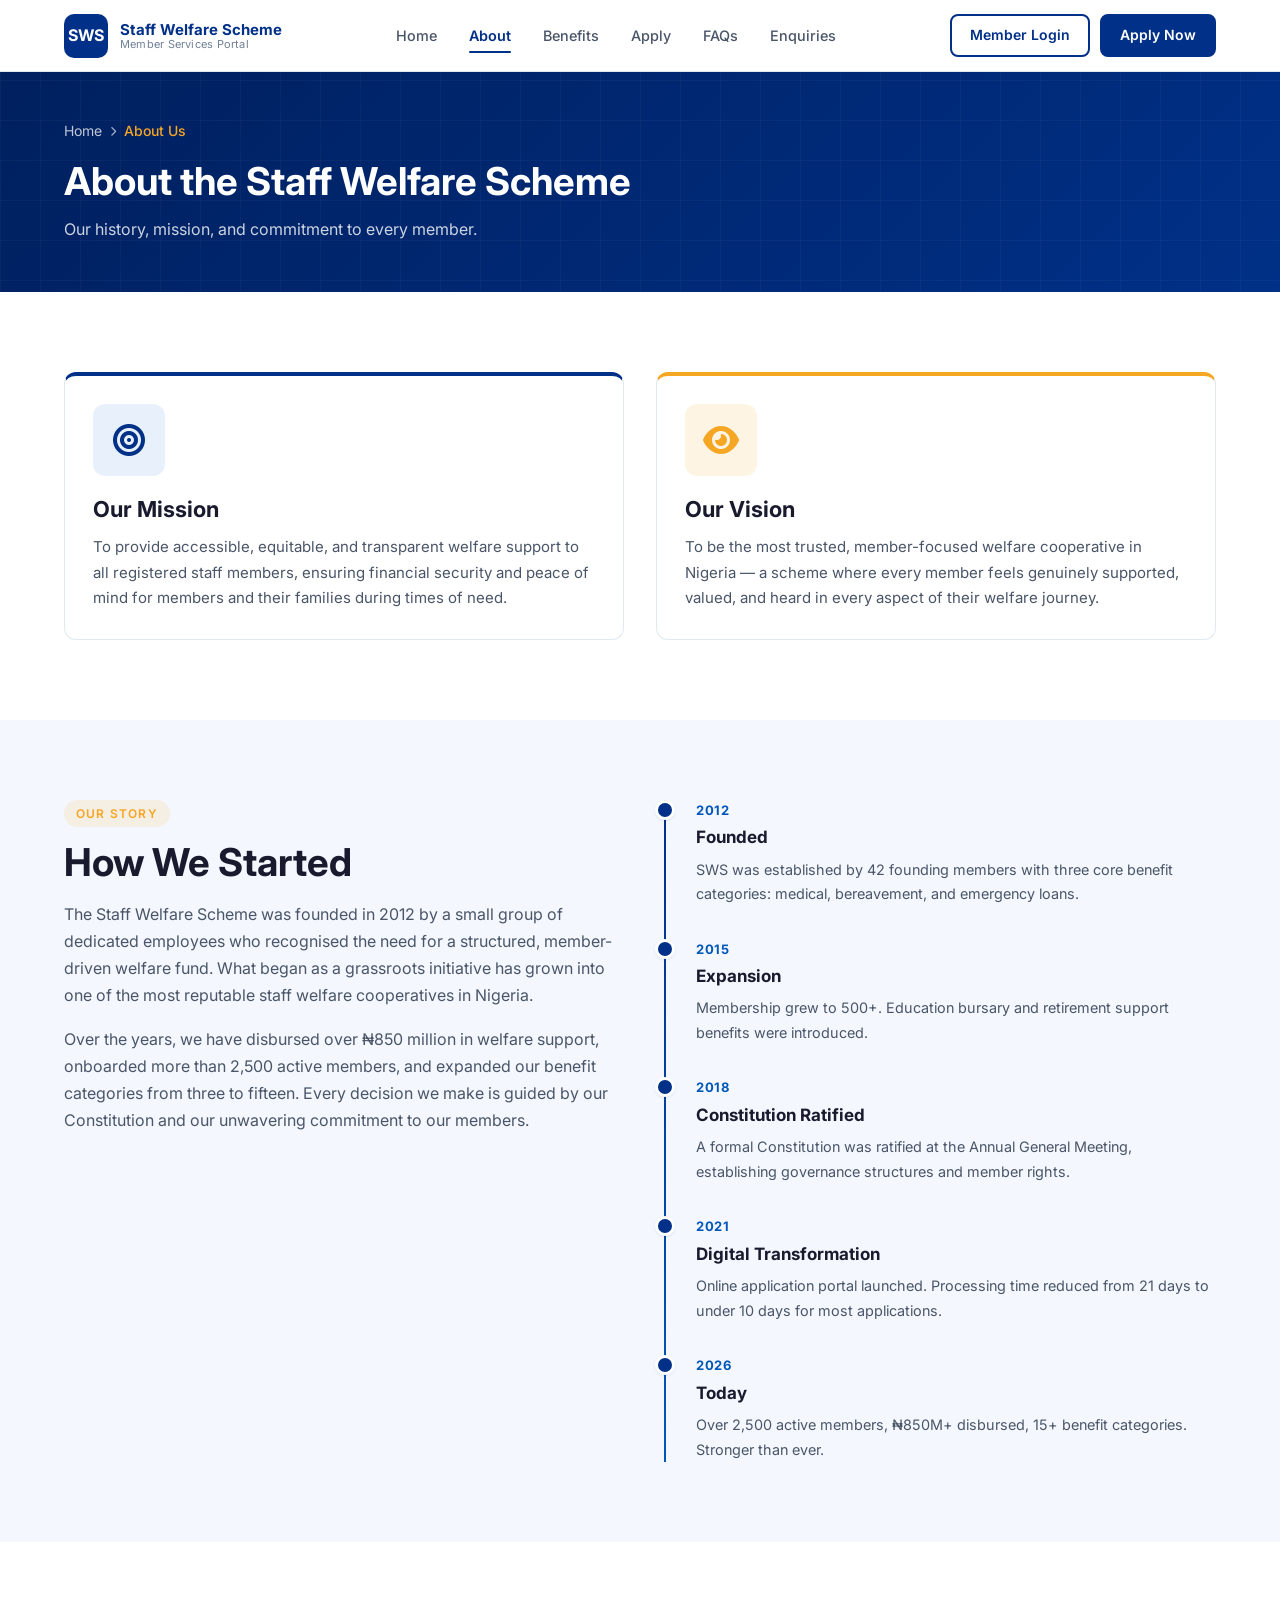
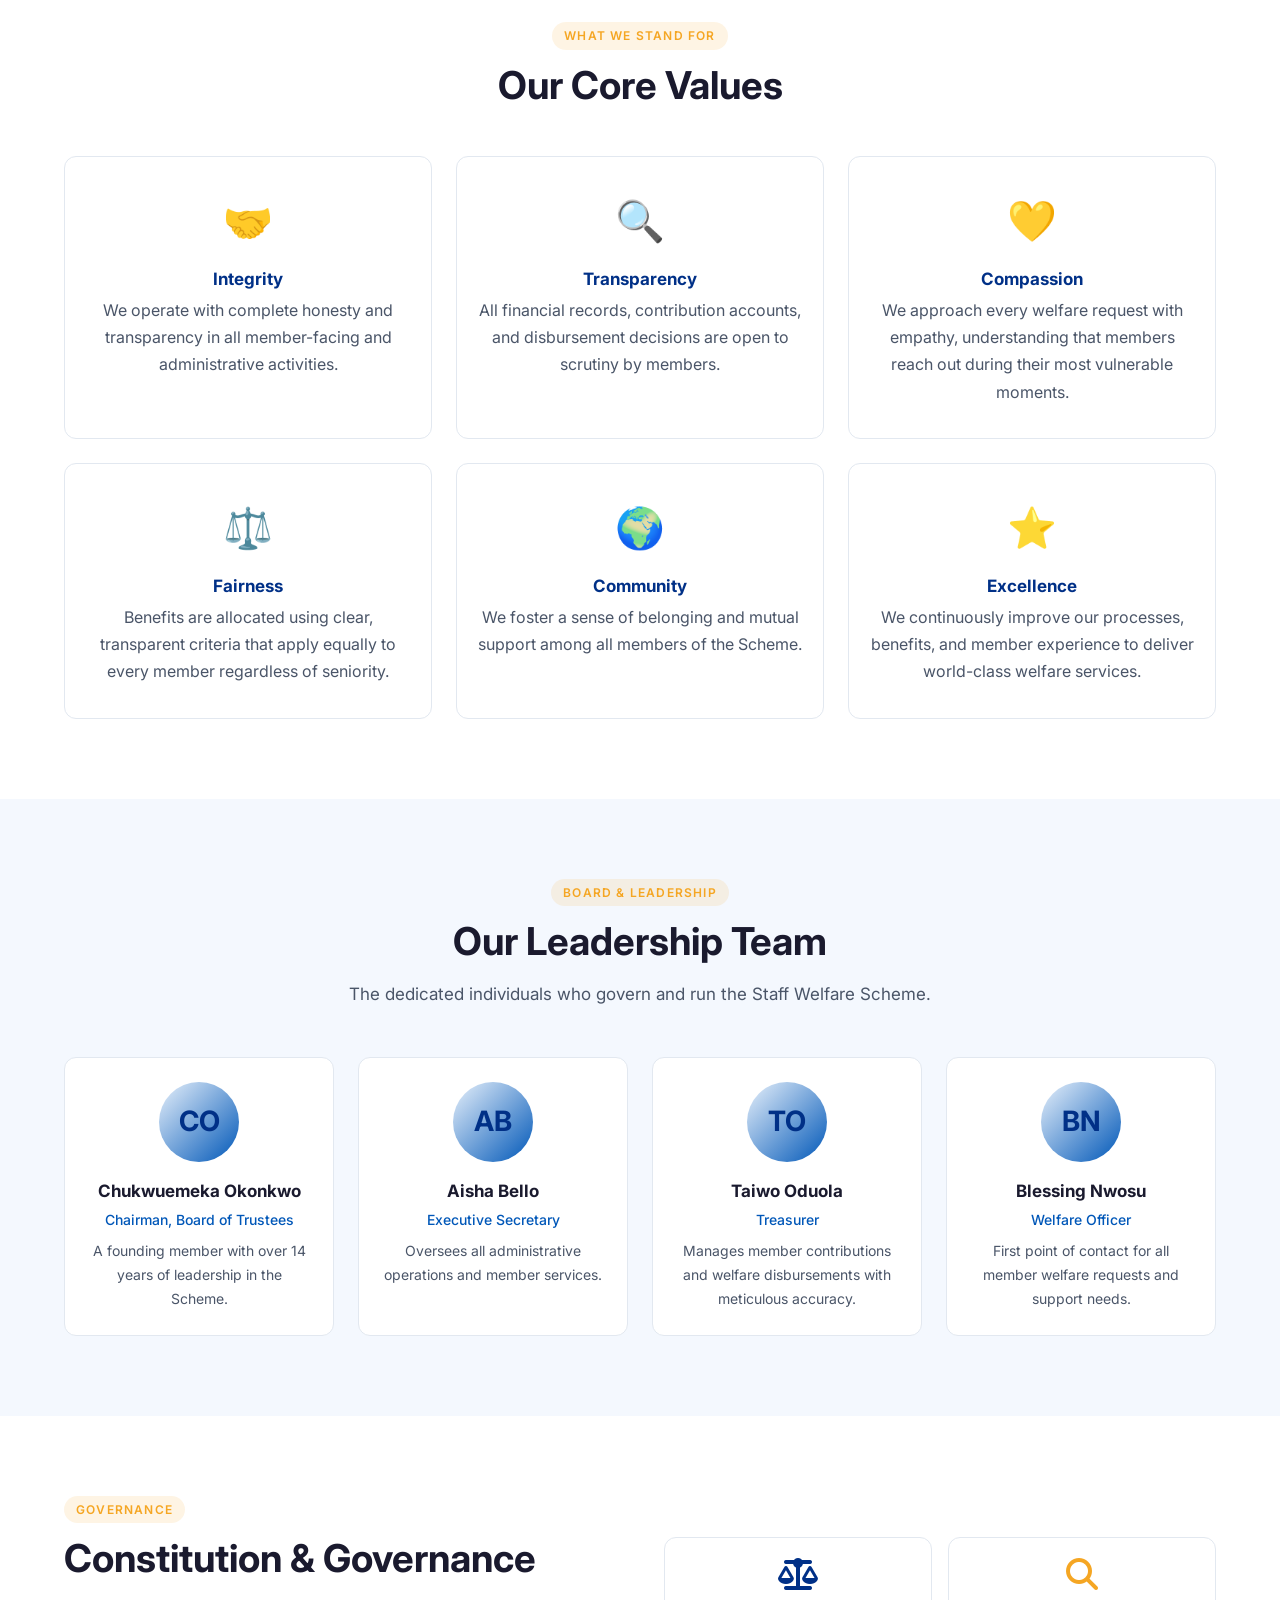
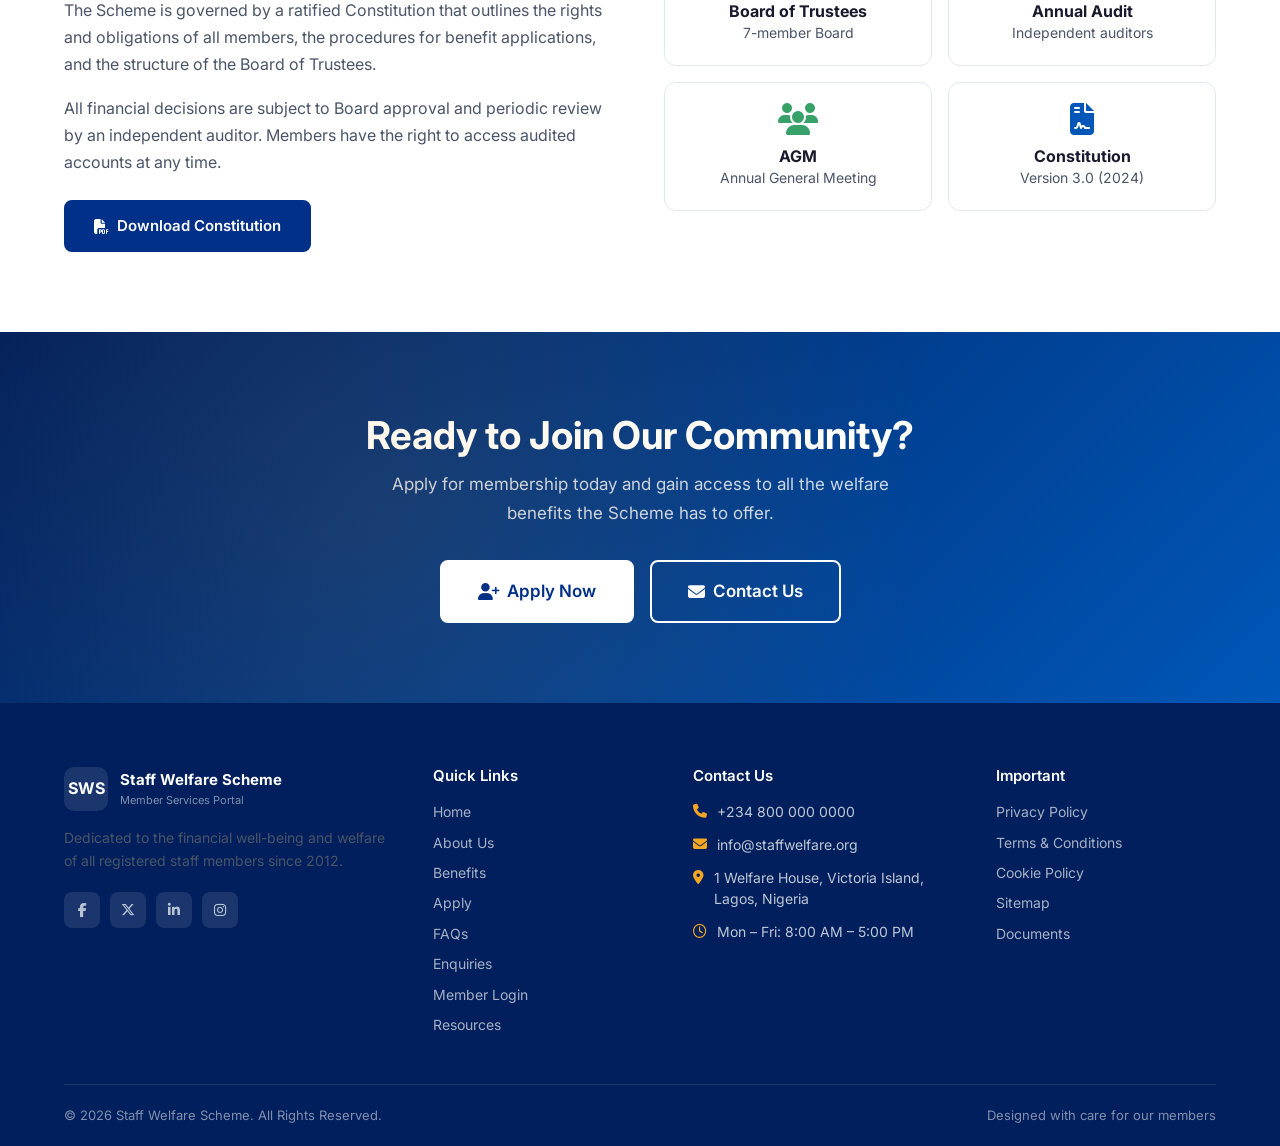
==== about.html @ 02a5dc12 "Initial commit: Staff Welfare Scheme website" ====
<!DOCTYPE html>
<html lang="en">
<head>
  <meta charset="UTF-8"/>
  <meta name="viewport" content="width=device-width, initial-scale=1.0"/>
  <title>About Us – Staff Welfare Scheme</title>
  <meta name="description" content="Learn about the Staff Welfare Scheme – our history, mission, values, and leadership team."/>
  <link rel="icon" href="data:image/svg+xml,<svg xmlns='http://www.w3.org/2000/svg' viewBox='0 0 100 100'><rect width='100' height='100' rx='20' fill='%23003087'/><text y='.9em' font-size='70' x='14' fill='white' font-weight='700'>S</text></svg>"/>
  <link rel="stylesheet" href="https://cdnjs.cloudflare.com/ajax/libs/font-awesome/6.5.0/css/all.min.css"/>
  <link rel="stylesheet" href="css/main.css"/>
</head>
<body>
<div class="nav-overlay" aria-hidden="true"></div>
<nav class="navbar" role="navigation" aria-label="Main navigation">
  <div class="container">
    <a href="index.html" class="nav-logo">
      <div class="nav-logo-icon">SWS</div>
      <div class="nav-logo-text"><span class="nav-logo-title">Staff Welfare Scheme</span><span class="nav-logo-sub">Member Services Portal</span></div>
    </a>
    <ul class="nav-links" role="list">
      <li><a href="index.html">Home</a></li>
      <li><a href="about.html" class="active">About</a></li>
      <li><a href="benefits.html">Benefits</a></li>
      <li><a href="apply.html">Apply</a></li>
      <li><a href="faq.html">FAQs</a></li>
      <li><a href="enquiries.html">Enquiries</a></li>
    </ul>
    <div class="nav-actions">
      <a href="login.html" class="btn btn-outline btn-sm">Member Login</a>
      <a href="apply.html" class="btn btn-primary btn-sm">Apply Now</a>
    </div>
    <button class="hamburger" aria-label="Toggle navigation" aria-expanded="false"><span></span><span></span><span></span></button>
  </div>
</nav>

<!-- PAGE HERO -->
<section class="page-hero">
  <div class="container">
    <div class="page-hero-content">
      <nav class="breadcrumb" aria-label="Breadcrumb">
        <a href="index.html">Home</a>
        <i class="fa-solid fa-chevron-right" style="font-size:0.625rem"></i>
        <span>About Us</span>
      </nav>
      <h1>About the Staff Welfare Scheme</h1>
      <p>Our history, mission, and commitment to every member.</p>
    </div>
  </div>
</section>

<!-- MISSION & VISION -->
<section class="section">
  <div class="container">
    <div class="grid grid-2" style="gap:32px">
      <div class="card reveal" style="border-top:4px solid var(--primary)">
        <div class="card-icon lg"><i class="fa-solid fa-bullseye"></i></div>
        <h3 style="font-size:1.375rem;margin-bottom:12px">Our Mission</h3>
        <p>To provide accessible, equitable, and transparent welfare support to all registered staff members, ensuring financial security and peace of mind for members and their families during times of need.</p>
      </div>
      <div class="card reveal reveal-delay-1" style="border-top:4px solid var(--accent)">
        <div class="card-icon lg accent"><i class="fa-solid fa-eye"></i></div>
        <h3 style="font-size:1.375rem;margin-bottom:12px">Our Vision</h3>
        <p>To be the most trusted, member-focused welfare cooperative in Nigeria — a scheme where every member feels genuinely supported, valued, and heard in every aspect of their welfare journey.</p>
      </div>
    </div>
  </div>
</section>

<!-- OUR STORY -->
<section class="section bg-lighter" aria-labelledby="story-heading">
  <div class="container">
    <div class="grid grid-2" style="gap:48px;align-items:flex-start">
      <div>
        <div class="section-label">Our Story</div>
        <h2 class="section-title" id="story-heading">How We Started</h2>
        <p style="margin-bottom:16px">The Staff Welfare Scheme was founded in 2012 by a small group of dedicated employees who recognised the need for a structured, member-driven welfare fund. What began as a grassroots initiative has grown into one of the most reputable staff welfare cooperatives in Nigeria.</p>
        <p>Over the years, we have disbursed over ₦850 million in welfare support, onboarded more than 2,500 active members, and expanded our benefit categories from three to fifteen. Every decision we make is guided by our Constitution and our unwavering commitment to our members.</p>
      </div>
      <div class="timeline reveal">
        <div class="timeline-item">
          <div class="timeline-dot"></div>
          <div class="timeline-year">2012</div>
          <div class="timeline-title">Founded</div>
          <p class="timeline-text">SWS was established by 42 founding members with three core benefit categories: medical, bereavement, and emergency loans.</p>
        </div>
        <div class="timeline-item">
          <div class="timeline-dot"></div>
          <div class="timeline-year">2015</div>
          <div class="timeline-title">Expansion</div>
          <p class="timeline-text">Membership grew to 500+. Education bursary and retirement support benefits were introduced.</p>
        </div>
        <div class="timeline-item">
          <div class="timeline-dot"></div>
          <div class="timeline-year">2018</div>
          <div class="timeline-title">Constitution Ratified</div>
          <p class="timeline-text">A formal Constitution was ratified at the Annual General Meeting, establishing governance structures and member rights.</p>
        </div>
        <div class="timeline-item">
          <div class="timeline-dot"></div>
          <div class="timeline-year">2021</div>
          <div class="timeline-title">Digital Transformation</div>
          <p class="timeline-text">Online application portal launched. Processing time reduced from 21 days to under 10 days for most applications.</p>
        </div>
        <div class="timeline-item">
          <div class="timeline-dot"></div>
          <div class="timeline-year">2026</div>
          <div class="timeline-title">Today</div>
          <p class="timeline-text">Over 2,500 active members, ₦850M+ disbursed, 15+ benefit categories. Stronger than ever.</p>
        </div>
      </div>
    </div>
  </div>
</section>

<!-- CORE VALUES -->
<section class="section" aria-labelledby="values-heading">
  <div class="container">
    <div class="section-header">
      <div class="section-label">What We Stand For</div>
      <h2 class="section-title" id="values-heading">Our Core Values</h2>
    </div>
    <div class="grid grid-3 reveal">
      <div class="value-card"><div class="value-icon">🤝</div><h3>Integrity</h3><p>We operate with complete honesty and transparency in all member-facing and administrative activities.</p></div>
      <div class="value-card"><div class="value-icon">🔍</div><h3>Transparency</h3><p>All financial records, contribution accounts, and disbursement decisions are open to scrutiny by members.</p></div>
      <div class="value-card"><div class="value-icon">💛</div><h3>Compassion</h3><p>We approach every welfare request with empathy, understanding that members reach out during their most vulnerable moments.</p></div>
      <div class="value-card"><div class="value-icon">⚖️</div><h3>Fairness</h3><p>Benefits are allocated using clear, transparent criteria that apply equally to every member regardless of seniority.</p></div>
      <div class="value-card"><div class="value-icon">🌍</div><h3>Community</h3><p>We foster a sense of belonging and mutual support among all members of the Scheme.</p></div>
      <div class="value-card"><div class="value-icon">⭐</div><h3>Excellence</h3><p>We continuously improve our processes, benefits, and member experience to deliver world-class welfare services.</p></div>
    </div>
  </div>
</section>

<!-- LEADERSHIP -->
<section class="section bg-lighter" aria-labelledby="leadership-heading">
  <div class="container">
    <div class="section-header">
      <div class="section-label">Board & Leadership</div>
      <h2 class="section-title" id="leadership-heading">Our Leadership Team</h2>
      <p class="section-subtitle">The dedicated individuals who govern and run the Staff Welfare Scheme.</p>
    </div>
    <div class="grid grid-4 reveal">
      <div class="leader-card">
        <div class="leader-avatar">CO</div>
        <div class="leader-name">Chukwuemeka Okonkwo</div>
        <div class="leader-title">Chairman, Board of Trustees</div>
        <p class="leader-bio">A founding member with over 14 years of leadership in the Scheme.</p>
      </div>
      <div class="leader-card">
        <div class="leader-avatar">AB</div>
        <div class="leader-name">Aisha Bello</div>
        <div class="leader-title">Executive Secretary</div>
        <p class="leader-bio">Oversees all administrative operations and member services.</p>
      </div>
      <div class="leader-card">
        <div class="leader-avatar">TO</div>
        <div class="leader-name">Taiwo Oduola</div>
        <div class="leader-title">Treasurer</div>
        <p class="leader-bio">Manages member contributions and welfare disbursements with meticulous accuracy.</p>
      </div>
      <div class="leader-card">
        <div class="leader-avatar">BN</div>
        <div class="leader-name">Blessing Nwosu</div>
        <div class="leader-title">Welfare Officer</div>
        <p class="leader-bio">First point of contact for all member welfare requests and support needs.</p>
      </div>
    </div>
  </div>
</section>

<!-- GOVERNANCE -->
<section class="section" aria-labelledby="gov-heading">
  <div class="container">
    <div class="grid grid-2" style="gap:48px;align-items:center">
      <div>
        <div class="section-label">Governance</div>
        <h2 class="section-title" id="gov-heading">Constitution &amp; Governance</h2>
        <p style="margin-bottom:16px">The Scheme is governed by a ratified Constitution that outlines the rights and obligations of all members, the procedures for benefit applications, and the structure of the Board of Trustees.</p>
        <p style="margin-bottom:24px">All financial decisions are subject to Board approval and periodic review by an independent auditor. Members have the right to access audited accounts at any time.</p>
        <a href="resources.html" class="btn btn-primary"><i class="fa-solid fa-file-pdf"></i> Download Constitution</a>
      </div>
      <div class="reveal">
        <div class="grid grid-2" style="gap:16px">
          <div class="card" style="padding:20px;text-align:center"><i class="fa-solid fa-scale-balanced" style="font-size:2rem;color:var(--primary);margin-bottom:12px"></i><h4>Board of Trustees</h4><p style="font-size:0.875rem">7-member Board</p></div>
          <div class="card" style="padding:20px;text-align:center"><i class="fa-solid fa-magnifying-glass" style="font-size:2rem;color:var(--accent);margin-bottom:12px"></i><h4>Annual Audit</h4><p style="font-size:0.875rem">Independent auditors</p></div>
          <div class="card" style="padding:20px;text-align:center"><i class="fa-solid fa-users" style="font-size:2rem;color:var(--success);margin-bottom:12px"></i><h4>AGM</h4><p style="font-size:0.875rem">Annual General Meeting</p></div>
          <div class="card" style="padding:20px;text-align:center"><i class="fa-solid fa-file-contract" style="font-size:2rem;color:var(--primary-light);margin-bottom:12px"></i><h4>Constitution</h4><p style="font-size:0.875rem">Version 3.0 (2024)</p></div>
        </div>
      </div>
    </div>
  </div>
</section>

<!-- CTA -->
<section class="cta-section">
  <div class="container">
    <h2>Ready to Join Our Community?</h2>
    <p>Apply for membership today and gain access to all the welfare benefits the Scheme has to offer.</p>
    <div class="cta-actions">
      <a href="apply.html" class="btn btn-white btn-lg"><i class="fa-solid fa-user-plus"></i> Apply Now</a>
      <a href="enquiries.html" class="btn btn-outline-white btn-lg"><i class="fa-solid fa-envelope"></i> Contact Us</a>
    </div>
  </div>
</section>

<!-- FOOTER -->
<footer class="footer">
  <div class="container">
    <div class="footer-grid">
      <div>
        <div class="footer-logo"><div class="footer-logo-icon">SWS</div><div><span class="footer-logo-title">Staff Welfare Scheme</span><span class="footer-logo-sub">Member Services Portal</span></div></div>
        <p class="footer-tagline">Dedicated to the financial well-being and welfare of all registered staff members since 2012.</p>
        <div class="footer-social">
          <a href="#" aria-label="Facebook"><i class="fa-brands fa-facebook-f"></i></a>
          <a href="#" aria-label="Twitter"><i class="fa-brands fa-x-twitter"></i></a>
          <a href="#" aria-label="LinkedIn"><i class="fa-brands fa-linkedin-in"></i></a>
          <a href="#" aria-label="Instagram"><i class="fa-brands fa-instagram"></i></a>
        </div>
      </div>
      <div class="footer-col"><h4>Quick Links</h4><div class="footer-links"><a href="index.html">Home</a><a href="about.html">About Us</a><a href="benefits.html">Benefits</a><a href="apply.html">Apply</a><a href="faq.html">FAQs</a><a href="enquiries.html">Enquiries</a><a href="login.html">Member Login</a><a href="resources.html">Resources</a></div></div>
      <div class="footer-col"><h4>Contact Us</h4><div class="footer-contact"><div class="footer-contact-item"><i class="fa-solid fa-phone"></i><span>+234 800 000 0000</span></div><div class="footer-contact-item"><i class="fa-solid fa-envelope"></i><span>info@staffwelfare.org</span></div><div class="footer-contact-item"><i class="fa-solid fa-location-dot"></i><span>1 Welfare House, Victoria Island, Lagos, Nigeria</span></div><div class="footer-contact-item"><i class="fa-regular fa-clock"></i><span>Mon – Fri: 8:00 AM – 5:00 PM</span></div></div></div>
      <div class="footer-col"><h4>Important</h4><div class="footer-links"><a href="#">Privacy Policy</a><a href="#">Terms &amp; Conditions</a><a href="#">Cookie Policy</a><a href="#">Sitemap</a><a href="resources.html">Documents</a></div></div>
    </div>
    <div class="footer-bottom"><span>© 2026 Staff Welfare Scheme. All Rights Reserved.</span><span>Designed with care for our members</span></div>
  </div>
</footer>
<script src="js/main.js"></script>
</body>
</html>
---- css/main.css ----
/* ========================================
   STAFF WELFARE SCHEME - MAIN STYLESHEET
   ======================================== */

@import url('https://fonts.googleapis.com/css2?family=Inter:wght@300;400;500;600;700&display=swap');

/* ---- CSS VARIABLES ---- */
:root {
  --primary: #003087;
  --primary-dark: #001f5c;
  --primary-light: #0057B8;
  --accent: #F5A623;
  --accent-dark: #D4891A;
  --bg-light: #E8F1FB;
  --bg-lighter: #F4F8FE;
  --text-dark: #1A1A2E;
  --text-medium: #4A5568;
  --text-light: #718096;
  --white: #FFFFFF;
  --success: #38A169;
  --success-bg: #F0FFF4;
  --error: #E53E3E;
  --error-bg: #FFF5F5;
  --warning: #D69E2E;
  --warning-bg: #FFFBEB;
  --info: #3182CE;
  --info-bg: #EBF8FF;
  --border: #E2E8F0;
  --border-focus: #0057B8;
  --shadow-sm: 0 1px 3px rgba(0,48,135,0.1);
  --shadow-md: 0 4px 16px rgba(0,48,135,0.12);
  --shadow-lg: 0 8px 32px rgba(0,48,135,0.16);
  --shadow-xl: 0 20px 60px rgba(0,48,135,0.2);
  --radius: 12px;
  --radius-sm: 8px;
  --radius-lg: 20px;
  --radius-full: 9999px;
  --transition: 0.3s ease;
  --transition-fast: 0.15s ease;
  --font: 'Inter', -apple-system, BlinkMacSystemFont, sans-serif;
  --max-width: 1200px;
  --nav-height: 72px;
}

/* ---- RESET & BASE ---- */
*, *::before, *::after { box-sizing: border-box; margin: 0; padding: 0; }
html { scroll-behavior: smooth; font-size: 16px; }
body {
  font-family: var(--font);
  color: var(--text-dark);
  background: var(--white);
  line-height: 1.6;
  -webkit-font-smoothing: antialiased;
}
img { max-width: 100%; height: auto; display: block; }
a { color: var(--primary-light); text-decoration: none; transition: color var(--transition-fast); }
a:hover { color: var(--primary); }
ul { list-style: none; }
button { font-family: var(--font); cursor: pointer; border: none; outline: none; }
input, select, textarea { font-family: var(--font); }
h1,h2,h3,h4,h5,h6 { font-weight: 700; line-height: 1.2; color: var(--text-dark); }
p { color: var(--text-medium); line-height: 1.7; }

/* ---- UTILITY ---- */
.container { max-width: var(--max-width); margin: 0 auto; padding: 0 24px; }
.section { padding: 80px 0; }
.section-sm { padding: 48px 0; }
.text-center { text-align: center; }
.text-white { color: var(--white) !important; }
.text-primary { color: var(--primary) !important; }
.text-accent { color: var(--accent) !important; }
.text-muted { color: var(--text-light) !important; }
.bg-light { background: var(--bg-light); }
.bg-lighter { background: var(--bg-lighter); }
.bg-primary { background: var(--primary); }
.bg-white { background: var(--white); }
.fw-500 { font-weight: 500; }
.fw-600 { font-weight: 600; }
.fw-700 { font-weight: 700; }
.d-flex { display: flex; }
.align-center { align-items: center; }
.justify-center { justify-content: center; }
.gap-8 { gap: 8px; }
.gap-12 { gap: 12px; }
.gap-16 { gap: 16px; }
.gap-24 { gap: 24px; }
.mt-8 { margin-top: 8px; }
.mt-16 { margin-top: 16px; }
.mt-24 { margin-top: 24px; }
.mb-8 { margin-bottom: 8px; }
.mb-16 { margin-bottom: 16px; }
.mb-24 { margin-bottom: 24px; }
.mb-40 { margin-bottom: 40px; }
.hidden { display: none !important; }
.sr-only { position: absolute; width: 1px; height: 1px; padding: 0; margin: -1px; overflow: hidden; clip: rect(0,0,0,0); border: 0; }

/* ---- SECTION HEADERS ---- */
.section-label {
  display: inline-block;
  font-size: 0.75rem;
  font-weight: 600;
  letter-spacing: 0.1em;
  text-transform: uppercase;
  color: var(--accent);
  background: rgba(245,166,35,0.12);
  padding: 4px 12px;
  border-radius: var(--radius-full);
  margin-bottom: 12px;
}
.section-title {
  font-size: clamp(1.75rem, 3vw, 2.5rem);
  font-weight: 700;
  margin-bottom: 16px;
  color: var(--text-dark);
}
.section-subtitle {
  font-size: 1.0625rem;
  color: var(--text-medium);
  max-width: 640px;
  margin: 0 auto 48px;
}
.section-header { text-align: center; margin-bottom: 48px; }

/* ---- BUTTONS ---- */
.btn {
  display: inline-flex;
  align-items: center;
  gap: 8px;
  padding: 12px 28px;
  border-radius: var(--radius-sm);
  font-size: 0.9375rem;
  font-weight: 600;
  transition: all var(--transition);
  cursor: pointer;
  border: 2px solid transparent;
  white-space: nowrap;
  text-decoration: none;
}
.btn-primary {
  background: var(--primary);
  color: var(--white);
  border-color: var(--primary);
}
.btn-primary:hover {
  background: var(--primary-dark);
  border-color: var(--primary-dark);
  color: var(--white);
  transform: translateY(-1px);
  box-shadow: var(--shadow-md);
}
.btn-secondary {
  background: var(--primary-light);
  color: var(--white);
  border-color: var(--primary-light);
}
.btn-secondary:hover {
  background: var(--primary);
  border-color: var(--primary);
  color: var(--white);
  transform: translateY(-1px);
}
.btn-outline {
  background: transparent;
  color: var(--primary);
  border-color: var(--primary);
}
.btn-outline:hover {
  background: var(--primary);
  color: var(--white);
  transform: translateY(-1px);
}
.btn-outline-white {
  background: transparent;
  color: var(--white);
  border-color: var(--white);
}
.btn-outline-white:hover {
  background: var(--white);
  color: var(--primary);
}
.btn-accent {
  background: var(--accent);
  color: var(--white);
  border-color: var(--accent);
}
.btn-accent:hover {
  background: var(--accent-dark);
  border-color: var(--accent-dark);
  color: var(--white);
  transform: translateY(-1px);
}
.btn-white {
  background: var(--white);
  color: var(--primary);
  border-color: var(--white);
}
.btn-white:hover {
  background: var(--bg-light);
  transform: translateY(-1px);
}
.btn-sm { padding: 8px 18px; font-size: 0.875rem; }
.btn-lg { padding: 16px 36px; font-size: 1.0625rem; }
.btn-icon { width: 40px; height: 40px; padding: 0; justify-content: center; }

/* ---- NAVIGATION ---- */
.navbar {
  position: fixed;
  top: 0; left: 0; right: 0;
  height: var(--nav-height);
  background: var(--white);
  border-bottom: 1px solid var(--border);
  z-index: 1000;
  transition: box-shadow var(--transition);
}
.navbar.scrolled { box-shadow: var(--shadow-md); }
.navbar .container {
  height: 100%;
  display: flex;
  align-items: center;
  justify-content: space-between;
  gap: 24px;
}
.nav-logo {
  display: flex;
  align-items: center;
  gap: 12px;
  text-decoration: none;
  flex-shrink: 0;
}
.nav-logo-icon {
  width: 44px;
  height: 44px;
  background: var(--primary);
  border-radius: 10px;
  display: flex;
  align-items: center;
  justify-content: center;
  color: var(--white);
  font-weight: 700;
  font-size: 1rem;
  letter-spacing: -0.5px;
}
.nav-logo-text { display: flex; flex-direction: column; line-height: 1.15; }
.nav-logo-title { font-size: 0.9375rem; font-weight: 700; color: var(--primary); }
.nav-logo-sub { font-size: 0.6875rem; font-weight: 400; color: var(--text-light); letter-spacing: 0.02em; }
.nav-links {
  display: flex;
  align-items: center;
  gap: 4px;
  flex: 1;
  justify-content: center;
}
.nav-links a {
  display: inline-flex;
  align-items: center;
  gap: 4px;
  padding: 8px 14px;
  border-radius: var(--radius-sm);
  font-size: 0.9rem;
  font-weight: 500;
  color: var(--text-medium);
  transition: all var(--transition-fast);
  position: relative;
}
.nav-links a:hover { color: var(--primary); background: var(--bg-lighter); }
.nav-links a.active { color: var(--primary); font-weight: 600; }
.nav-links a.active::after {
  content: '';
  position: absolute;
  bottom: 2px; left: 14px; right: 14px;
  height: 2px;
  background: var(--primary);
  border-radius: 2px;
}
.nav-actions { display: flex; align-items: center; gap: 10px; flex-shrink: 0; }
.hamburger {
  display: none;
  flex-direction: column;
  gap: 5px;
  padding: 8px;
  cursor: pointer;
  background: none;
  border: none;
}
.hamburger span {
  display: block;
  width: 24px;
  height: 2px;
  background: var(--text-dark);
  border-radius: 2px;
  transition: all var(--transition);
}
.hamburger.open span:nth-child(1) { transform: rotate(45deg) translate(5px, 5px); }
.hamburger.open span:nth-child(2) { opacity: 0; }
.hamburger.open span:nth-child(3) { transform: rotate(-45deg) translate(5px, -5px); }
.nav-overlay {
  display: none;
  position: fixed;
  inset: 0;
  background: rgba(0,0,0,0.4);
  z-index: 999;
}
.nav-overlay.open { display: block; }
body.nav-open { overflow: hidden; }

/* ---- HERO ---- */
.hero {
  padding-top: calc(var(--nav-height) + 80px);
  padding-bottom: 80px;
  background: linear-gradient(135deg, var(--primary-dark) 0%, var(--primary) 50%, var(--primary-light) 100%);
  position: relative;
  overflow: hidden;
}
.hero::before {
  content: '';
  position: absolute;
  inset: 0;
  background-image: radial-gradient(circle at 20% 50%, rgba(255,255,255,0.05) 0%, transparent 50%),
    radial-gradient(circle at 80% 20%, rgba(245,166,35,0.1) 0%, transparent 40%);
  pointer-events: none;
}
.hero-pattern {
  position: absolute;
  inset: 0;
  background-image:
    linear-gradient(rgba(255,255,255,0.03) 1px, transparent 1px),
    linear-gradient(90deg, rgba(255,255,255,0.03) 1px, transparent 1px);
  background-size: 60px 60px;
  pointer-events: none;
}
.hero-content { position: relative; z-index: 1; text-align: center; max-width: 780px; margin: 0 auto; }
.hero-badge {
  display: inline-flex;
  align-items: center;
  gap: 8px;
  background: rgba(255,255,255,0.15);
  border: 1px solid rgba(255,255,255,0.25);
  color: var(--white);
  padding: 6px 16px;
  border-radius: var(--radius-full);
  font-size: 0.8125rem;
  font-weight: 500;
  margin-bottom: 24px;
  backdrop-filter: blur(4px);
}
.hero h1 {
  font-size: clamp(2rem, 5vw, 3.5rem);
  font-weight: 700;
  color: var(--white);
  margin-bottom: 20px;
  line-height: 1.15;
}
.hero h1 span { color: var(--accent); }
.hero p {
  font-size: 1.125rem;
  color: rgba(255,255,255,0.85);
  margin-bottom: 36px;
  max-width: 600px;
  margin-left: auto;
  margin-right: auto;
}
.hero-actions { display: flex; gap: 16px; justify-content: center; flex-wrap: wrap; }

.hero-stats {
  display: flex;
  justify-content: center;
  gap: 0;
  margin-top: 64px;
  background: rgba(255,255,255,0.1);
  backdrop-filter: blur(8px);
  border: 1px solid rgba(255,255,255,0.2);
  border-radius: var(--radius);
  overflow: hidden;
}
.hero-stat {
  flex: 1;
  padding: 24px 20px;
  text-align: center;
  border-right: 1px solid rgba(255,255,255,0.15);
}
.hero-stat:last-child { border-right: none; }
.hero-stat-value { font-size: clamp(1.25rem, 2.5vw, 1.75rem); font-weight: 700; color: var(--white); display: block; }
.hero-stat-label { font-size: 0.8125rem; color: rgba(255,255,255,0.7); margin-top: 4px; display: block; }

/* ---- PAGE HERO (inner pages) ---- */
.page-hero {
  padding-top: calc(var(--nav-height) + 48px);
  padding-bottom: 48px;
  background: linear-gradient(135deg, var(--primary-dark) 0%, var(--primary) 100%);
  position: relative;
  overflow: hidden;
}
.page-hero::before {
  content: '';
  position: absolute;
  inset: 0;
  background-image: linear-gradient(rgba(255,255,255,0.03) 1px, transparent 1px),
    linear-gradient(90deg, rgba(255,255,255,0.03) 1px, transparent 1px);
  background-size: 40px 40px;
}
.page-hero-content { position: relative; z-index: 1; }
.page-hero h1 { color: var(--white); font-size: clamp(1.75rem, 3vw, 2.5rem); margin-bottom: 12px; }
.page-hero p { color: rgba(255,255,255,0.8); max-width: 560px; }
.breadcrumb {
  display: flex;
  align-items: center;
  gap: 8px;
  margin-bottom: 16px;
  font-size: 0.875rem;
  color: rgba(255,255,255,0.65);
}
.breadcrumb a { color: rgba(255,255,255,0.75); }
.breadcrumb a:hover { color: var(--white); }
.breadcrumb span { color: var(--accent); font-weight: 500; }

/* ---- CARDS ---- */
.card {
  background: var(--white);
  border-radius: var(--radius);
  border: 1px solid var(--border);
  padding: 28px;
  transition: all var(--transition);
  position: relative;
  overflow: hidden;
}
.card:hover { transform: translateY(-4px); box-shadow: var(--shadow-lg); border-color: rgba(0,87,184,0.2); }
.card-icon {
  width: 56px;
  height: 56px;
  background: var(--bg-light);
  border-radius: var(--radius);
  display: flex;
  align-items: center;
  justify-content: center;
  font-size: 1.5rem;
  margin-bottom: 20px;
  color: var(--primary);
}
.card-icon.accent { background: rgba(245,166,35,0.12); color: var(--accent); }
.card-icon.success { background: var(--success-bg); color: var(--success); }
.card-icon.lg { width: 72px; height: 72px; font-size: 2rem; }
.card h3 { font-size: 1.125rem; margin-bottom: 10px; color: var(--text-dark); }
.card p { font-size: 0.9375rem; color: var(--text-medium); margin-bottom: 0; }
.card-link {
  display: inline-flex;
  align-items: center;
  gap: 6px;
  font-size: 0.875rem;
  font-weight: 600;
  color: var(--primary-light);
  margin-top: 16px;
}
.card-link:hover { gap: 10px; color: var(--primary); }

/* Grid layouts */
.grid { display: grid; gap: 24px; }
.grid-2 { grid-template-columns: repeat(2, 1fr); }
.grid-3 { grid-template-columns: repeat(3, 1fr); }
.grid-4 { grid-template-columns: repeat(4, 1fr); }
.grid-auto { grid-template-columns: repeat(auto-fit, minmax(280px, 1fr)); }

/* ---- ANNOUNCEMENT BANNER ---- */
.announcement-banner {
  background: var(--bg-light);
  border: 1px solid rgba(0,87,184,0.2);
  border-left: 4px solid var(--primary-light);
  border-radius: var(--radius-sm);
  padding: 14px 20px;
  display: flex;
  align-items: center;
  gap: 12px;
  flex-wrap: wrap;
}
.announcement-banner .icon { color: var(--primary-light); font-size: 1.125rem; flex-shrink: 0; }
.announcement-banner p { margin: 0; font-size: 0.9375rem; color: var(--text-dark); }
.announcement-banner a { font-weight: 600; color: var(--primary-light); margin-left: 8px; }
.announcement-banner a:hover { text-decoration: underline; }

/* ---- HOW IT WORKS ---- */
.steps-grid { display: grid; grid-template-columns: repeat(4, 1fr); gap: 0; position: relative; }
.steps-grid::before {
  content: '';
  position: absolute;
  top: 40px;
  left: 12.5%;
  right: 12.5%;
  height: 2px;
  background: linear-gradient(90deg, var(--primary) 0%, var(--primary-light) 100%);
  z-index: 0;
}
.step-item { text-align: center; padding: 0 16px; position: relative; z-index: 1; }
.step-number {
  width: 80px;
  height: 80px;
  background: var(--primary);
  color: var(--white);
  border-radius: 50%;
  display: flex;
  align-items: center;
  justify-content: center;
  font-size: 1.5rem;
  font-weight: 700;
  margin: 0 auto 20px;
  border: 4px solid var(--white);
  box-shadow: var(--shadow-md);
}
.step-item h3 { font-size: 1.0625rem; margin-bottom: 8px; }
.step-item p { font-size: 0.9rem; }

/* ---- STATS SECTION ---- */
.stats-section {
  background: linear-gradient(135deg, var(--primary-dark), var(--primary));
  padding: 80px 0;
  text-align: center;
}
.stats-section .section-title { color: var(--white); }
.stats-section .section-subtitle { color: rgba(255,255,255,0.75); }
.stats-grid { display: grid; grid-template-columns: repeat(4, 1fr); gap: 40px; }
.stat-item { text-align: center; }
.stat-value {
  font-size: clamp(2rem, 4vw, 3rem);
  font-weight: 700;
  color: var(--accent);
  display: block;
  line-height: 1;
  margin-bottom: 8px;
}
.stat-label { font-size: 0.9375rem; color: rgba(255,255,255,0.75); }

/* ---- TESTIMONIALS ---- */
.testimonial-card {
  background: var(--white);
  border-radius: var(--radius);
  border: 1px solid var(--border);
  padding: 32px;
  box-shadow: var(--shadow-sm);
}
.testimonial-card:hover { box-shadow: var(--shadow-md); transform: translateY(-2px); }
.testimonial-stars { color: var(--accent); font-size: 0.875rem; margin-bottom: 16px; letter-spacing: 2px; }
.testimonial-text { font-size: 0.9375rem; font-style: italic; color: var(--text-medium); margin-bottom: 24px; line-height: 1.7; }
.testimonial-author { display: flex; align-items: center; gap: 12px; }
.testimonial-avatar {
  width: 44px;
  height: 44px;
  border-radius: 50%;
  background: var(--bg-light);
  display: flex;
  align-items: center;
  justify-content: center;
  font-weight: 700;
  font-size: 1rem;
  color: var(--primary);
  flex-shrink: 0;
}
.testimonial-name { font-weight: 600; font-size: 0.9375rem; color: var(--text-dark); }
.testimonial-role { font-size: 0.8125rem; color: var(--text-light); }

/* ---- ACCORDION / FAQ ---- */
.accordion-item {
  border: 1px solid var(--border);
  border-radius: var(--radius-sm);
  margin-bottom: 8px;
  overflow: hidden;
  transition: box-shadow var(--transition);
}
.accordion-item.open { box-shadow: var(--shadow-sm); }
.accordion-header {
  display: flex;
  align-items: center;
  justify-content: space-between;
  padding: 18px 24px;
  cursor: pointer;
  background: var(--white);
  transition: background var(--transition-fast);
  gap: 16px;
}
.accordion-header:hover { background: var(--bg-lighter); }
.accordion-header.open { background: var(--bg-light); }
.accordion-question { font-weight: 600; font-size: 0.9375rem; color: var(--text-dark); }
.accordion-icon {
  width: 28px;
  height: 28px;
  display: flex;
  align-items: center;
  justify-content: center;
  background: var(--bg-light);
  border-radius: 50%;
  color: var(--primary);
  flex-shrink: 0;
  transition: transform var(--transition), background var(--transition);
}
.accordion-header.open .accordion-icon { transform: rotate(45deg); background: var(--primary); color: var(--white); }
.accordion-body {
  display: none;
  padding: 0 24px 20px;
  background: var(--white);
}
.accordion-body.open { display: block; }
.accordion-body p { font-size: 0.9375rem; color: var(--text-medium); }

/* ---- FORMS ---- */
.form-group { margin-bottom: 20px; }
.form-label { display: block; font-size: 0.875rem; font-weight: 600; color: var(--text-dark); margin-bottom: 6px; }
.form-label .required { color: var(--error); margin-left: 2px; }
.form-control {
  width: 100%;
  padding: 11px 16px;
  border: 1.5px solid var(--border);
  border-radius: var(--radius-sm);
  font-size: 0.9375rem;
  color: var(--text-dark);
  background: var(--white);
  transition: border-color var(--transition-fast), box-shadow var(--transition-fast);
  appearance: none;
  -webkit-appearance: none;
}
.form-control:focus {
  outline: none;
  border-color: var(--border-focus);
  box-shadow: 0 0 0 3px rgba(0,87,184,0.12);
}
.form-control.error { border-color: var(--error); box-shadow: 0 0 0 3px rgba(229,62,62,0.1); }
.form-control.success { border-color: var(--success); box-shadow: 0 0 0 3px rgba(56,161,105,0.1); }
.form-control::placeholder { color: var(--text-light); }
.form-error { font-size: 0.8125rem; color: var(--error); margin-top: 5px; display: none; }
.form-error.visible { display: block; }
.form-hint { font-size: 0.8125rem; color: var(--text-light); margin-top: 5px; }
select.form-control { background-image: url("data:image/svg+xml,%3Csvg xmlns='http://www.w3.org/2000/svg' width='12' height='8' viewBox='0 0 12 8'%3E%3Cpath d='M1 1l5 5 5-5' stroke='%23718096' stroke-width='1.5' fill='none' stroke-linecap='round'/%3E%3C/svg%3E"); background-repeat: no-repeat; background-position: right 14px center; padding-right: 40px; cursor: pointer; }
textarea.form-control { resize: vertical; min-height: 120px; }
.form-check { display: flex; align-items: flex-start; gap: 10px; cursor: pointer; }
.form-check input[type=checkbox] { width: 18px; height: 18px; margin-top: 2px; accent-color: var(--primary); cursor: pointer; flex-shrink: 0; }
.form-check-label { font-size: 0.9rem; color: var(--text-medium); line-height: 1.5; }
.form-row { display: grid; grid-template-columns: 1fr 1fr; gap: 16px; }

/* ---- BADGES / PILLS ---- */
.badge {
  display: inline-flex;
  align-items: center;
  gap: 5px;
  padding: 3px 10px;
  border-radius: var(--radius-full);
  font-size: 0.75rem;
  font-weight: 600;
  letter-spacing: 0.02em;
}
.badge-primary { background: var(--bg-light); color: var(--primary); }
.badge-success { background: var(--success-bg); color: var(--success); }
.badge-error { background: var(--error-bg); color: var(--error); }
.badge-warning { background: var(--warning-bg); color: var(--warning); }
.badge-info { background: var(--info-bg); color: var(--info); }
.badge-accent { background: rgba(245,166,35,0.12); color: var(--accent-dark); }

/* ---- MODALS ---- */
.modal-overlay {
  position: fixed; inset: 0; z-index: 2000;
  background: rgba(0,0,0,0.5);
  display: flex; align-items: center; justify-content: center;
  padding: 24px;
  opacity: 0; pointer-events: none;
  transition: opacity var(--transition);
}
.modal-overlay.open { opacity: 1; pointer-events: all; }
.modal {
  background: var(--white);
  border-radius: var(--radius-lg);
  padding: 32px;
  max-width: 520px;
  width: 100%;
  max-height: 90vh;
  overflow-y: auto;
  box-shadow: var(--shadow-xl);
  transform: translateY(20px);
  transition: transform var(--transition);
}
.modal-overlay.open .modal { transform: translateY(0); }
.modal-header { display: flex; align-items: center; justify-content: space-between; margin-bottom: 20px; }
.modal-title { font-size: 1.25rem; font-weight: 700; }
.modal-close { width: 32px; height: 32px; border-radius: 50%; background: var(--bg-lighter); display: flex; align-items: center; justify-content: center; cursor: pointer; color: var(--text-medium); transition: all var(--transition-fast); }
.modal-close:hover { background: var(--border); color: var(--text-dark); }

/* ---- TOAST NOTIFICATIONS ---- */
.toast-container {
  position: fixed; bottom: 24px; right: 24px; z-index: 3000;
  display: flex; flex-direction: column; gap: 10px;
}
.toast {
  display: flex; align-items: flex-start; gap: 12px;
  background: var(--white);
  border-radius: var(--radius-sm);
  padding: 14px 18px;
  box-shadow: var(--shadow-lg);
  border-left: 4px solid var(--primary);
  max-width: 360px;
  animation: slideInRight 0.3s ease;
  transition: all var(--transition);
}
.toast.success { border-color: var(--success); }
.toast.error { border-color: var(--error); }
.toast.warning { border-color: var(--warning); }
.toast-icon { font-size: 1.125rem; flex-shrink: 0; }
.toast.success .toast-icon { color: var(--success); }
.toast.error .toast-icon { color: var(--error); }
.toast.warning .toast-icon { color: var(--warning); }
.toast-content { flex: 1; }
.toast-title { font-weight: 600; font-size: 0.875rem; color: var(--text-dark); }
.toast-message { font-size: 0.8125rem; color: var(--text-medium); margin-top: 2px; }
.toast-close { color: var(--text-light); cursor: pointer; font-size: 0.875rem; padding: 2px; }
.toast-close:hover { color: var(--text-dark); }

/* ---- LOADING SPINNER ---- */
.spinner {
  width: 40px; height: 40px;
  border: 3px solid var(--bg-light);
  border-top-color: var(--primary);
  border-radius: 50%;
  animation: spin 0.8s linear infinite;
}
.spinner-sm { width: 20px; height: 20px; border-width: 2px; }
.spinner-overlay {
  position: fixed; inset: 0;
  background: rgba(255,255,255,0.8);
  z-index: 4000;
  display: flex; align-items: center; justify-content: center;
}

/* ---- NOTICE SECTION ---- */
.notice-section { padding: 20px 0; background: var(--bg-lighter); border-bottom: 1px solid var(--border); }

/* ---- DOCUMENT CARDS ---- */
.doc-card {
  background: var(--white);
  border: 1px solid var(--border);
  border-radius: var(--radius);
  padding: 24px;
  display: flex;
  flex-direction: column;
  gap: 12px;
  transition: all var(--transition);
}
.doc-card:hover { box-shadow: var(--shadow-md); transform: translateY(-2px); }
.doc-icon {
  width: 48px; height: 48px;
  background: #FFF0F0;
  border-radius: var(--radius-sm);
  display: flex; align-items: center; justify-content: center;
  color: #E53E3E; font-size: 1.25rem; flex-shrink: 0;
}
.doc-title { font-size: 0.9375rem; font-weight: 600; color: var(--text-dark); line-height: 1.4; }
.doc-meta { font-size: 0.8125rem; color: var(--text-light); display: flex; align-items: center; gap: 10px; }
.doc-meta span { display: flex; align-items: center; gap: 4px; }

/* ---- PORTAL CARDS ---- */
.portal-card {
  background: var(--white);
  border: 2px solid var(--border);
  border-radius: var(--radius-lg);
  padding: 36px 28px;
  text-align: center;
  transition: all var(--transition);
}
.portal-card:hover { border-color: var(--primary-light); box-shadow: var(--shadow-md); transform: translateY(-4px); }
.portal-card .icon { font-size: 2.5rem; margin-bottom: 16px; color: var(--primary); }
.portal-card h3 { font-size: 1.25rem; margin-bottom: 10px; }
.portal-card p { font-size: 0.9375rem; color: var(--text-medium); margin-bottom: 24px; }

/* ---- FOOTER ---- */
.footer {
  background: var(--primary-dark);
  color: rgba(255,255,255,0.75);
  padding-top: 64px;
}
.footer-grid {
  display: grid;
  grid-template-columns: 1.5fr 1fr 1.2fr 1fr;
  gap: 40px;
  padding-bottom: 48px;
  border-bottom: 1px solid rgba(255,255,255,0.1);
}
.footer-logo {
  display: flex;
  align-items: center;
  gap: 12px;
  margin-bottom: 16px;
}
.footer-logo-icon {
  width: 44px; height: 44px;
  background: rgba(255,255,255,0.1);
  border-radius: 10px;
  display: flex; align-items: center; justify-content: center;
  color: var(--white); font-weight: 700; font-size: 1rem;
}
.footer-logo-title { font-size: 0.9375rem; font-weight: 700; color: var(--white); display: block; }
.footer-logo-sub { font-size: 0.6875rem; color: rgba(255,255,255,0.5); display: block; }
.footer-tagline { font-size: 0.875rem; line-height: 1.6; margin-bottom: 20px; }
.footer-social { display: flex; gap: 10px; }
.footer-social a {
  width: 36px; height: 36px;
  background: rgba(255,255,255,0.1);
  border-radius: 8px;
  display: flex; align-items: center; justify-content: center;
  color: rgba(255,255,255,0.7); font-size: 0.875rem;
  transition: all var(--transition-fast);
}
.footer-social a:hover { background: var(--primary-light); color: var(--white); }
.footer-col h4 { color: var(--white); font-size: 0.9375rem; margin-bottom: 16px; font-weight: 600; }
.footer-links { display: flex; flex-direction: column; gap: 8px; }
.footer-links a { font-size: 0.875rem; color: rgba(255,255,255,0.65); transition: color var(--transition-fast); }
.footer-links a:hover { color: var(--white); padding-left: 4px; }
.footer-contact { display: flex; flex-direction: column; gap: 12px; }
.footer-contact-item { display: flex; gap: 10px; align-items: flex-start; }
.footer-contact-item i { color: var(--accent); font-size: 0.875rem; margin-top: 3px; flex-shrink: 0; }
.footer-contact-item span { font-size: 0.875rem; line-height: 1.5; }
.footer-bottom {
  padding: 20px 0;
  display: flex;
  align-items: center;
  justify-content: space-between;
  font-size: 0.8125rem;
  color: rgba(255,255,255,0.5);
  flex-wrap: wrap;
  gap: 8px;
}
.footer-bottom span { color: rgba(255,255,255,0.5); }

/* ---- CTA SECTION ---- */
.cta-section {
  background: linear-gradient(135deg, var(--primary-dark), var(--primary-light));
  padding: 80px 0;
  text-align: center;
  position: relative;
  overflow: hidden;
}
.cta-section::before {
  content: '';
  position: absolute; inset: 0;
  background: radial-gradient(circle at 30% 50%, rgba(245,166,35,0.1), transparent 60%);
}
.cta-section h2 { color: var(--white); font-size: clamp(1.75rem, 3vw, 2.5rem); margin-bottom: 12px; }
.cta-section p { color: rgba(255,255,255,0.8); max-width: 560px; margin: 0 auto 32px; font-size: 1.0625rem; }
.cta-actions { display: flex; gap: 16px; justify-content: center; flex-wrap: wrap; position: relative; z-index: 1; }

/* ---- TABS ---- */
.tabs { display: flex; gap: 4px; background: var(--bg-lighter); padding: 4px; border-radius: var(--radius-sm); width: fit-content; }
.tab-btn {
  padding: 8px 20px;
  border-radius: 6px;
  font-size: 0.875rem;
  font-weight: 500;
  color: var(--text-medium);
  background: transparent;
  cursor: pointer;
  transition: all var(--transition-fast);
  border: none;
}
.tab-btn:hover { color: var(--primary); }
.tab-btn.active { background: var(--white); color: var(--primary); font-weight: 600; box-shadow: var(--shadow-sm); }
.tabs-wrapper { margin-bottom: 32px; overflow-x: auto; padding-bottom: 4px; }

/* ---- EVENT CARDS ---- */
.event-card {
  display: flex; gap: 16px;
  background: var(--white);
  border: 1px solid var(--border);
  border-radius: var(--radius);
  padding: 20px;
  transition: all var(--transition);
}
.event-card:hover { box-shadow: var(--shadow-md); transform: translateY(-2px); }
.event-date-badge {
  width: 56px; height: 64px;
  background: var(--primary);
  border-radius: var(--radius-sm);
  display: flex; flex-direction: column; align-items: center; justify-content: center;
  flex-shrink: 0;
}
.event-date-day { font-size: 1.375rem; font-weight: 700; color: var(--white); line-height: 1; }
.event-date-month { font-size: 0.6875rem; text-transform: uppercase; letter-spacing: 0.05em; color: rgba(255,255,255,0.75); }
.event-content h4 { font-size: 1rem; margin-bottom: 6px; }
.event-content p { font-size: 0.875rem; color: var(--text-medium); }
.event-meta { display: flex; gap: 12px; margin-top: 8px; font-size: 0.8125rem; color: var(--text-light); }

/* ---- NEWS/ANNOUNCEMENT CARDS ---- */
.news-card { background: var(--white); border: 1px solid var(--border); border-radius: var(--radius); overflow: hidden; transition: all var(--transition); }
.news-card:hover { box-shadow: var(--shadow-md); transform: translateY(-2px); }
.news-card-img { height: 160px; background: linear-gradient(135deg, var(--bg-light), var(--primary-light)); display: flex; align-items: center; justify-content: center; font-size: 2.5rem; }
.news-card-body { padding: 20px; }
.news-date { font-size: 0.8125rem; color: var(--text-light); margin-bottom: 8px; }
.news-title { font-size: 1rem; font-weight: 600; color: var(--text-dark); margin-bottom: 8px; line-height: 1.4; }
.news-excerpt { font-size: 0.875rem; color: var(--text-medium); }
.news-read-more { display: inline-flex; align-items: center; gap: 4px; font-size: 0.875rem; font-weight: 600; color: var(--primary-light); margin-top: 12px; }

/* ---- BENEFIT CARDS ---- */
.benefit-card {
  background: var(--white);
  border: 1px solid var(--border);
  border-radius: var(--radius);
  padding: 28px;
  transition: all var(--transition);
  display: flex; flex-direction: column;
}
.benefit-card:hover { transform: translateY(-4px); box-shadow: var(--shadow-lg); border-color: rgba(0,87,184,0.2); }
.benefit-card-header { display: flex; align-items: flex-start; justify-content: space-between; gap: 12px; margin-bottom: 16px; }
.benefit-card h3 { font-size: 1.0625rem; margin-bottom: 8px; }
.benefit-meta { display: flex; flex-direction: column; gap: 6px; margin: 12px 0; }
.benefit-meta-item { display: flex; align-items: center; gap: 8px; font-size: 0.8125rem; color: var(--text-medium); }
.benefit-meta-item i { color: var(--primary-light); width: 14px; }
.benefit-card .btn { margin-top: auto; padding-top: 16px; }

/* ---- SEARCH BAR ---- */
.search-bar {
  display: flex;
  gap: 0;
  max-width: 520px;
  border: 1.5px solid var(--border);
  border-radius: var(--radius-sm);
  overflow: hidden;
  transition: border-color var(--transition-fast), box-shadow var(--transition-fast);
  background: var(--white);
}
.search-bar:focus-within { border-color: var(--border-focus); box-shadow: 0 0 0 3px rgba(0,87,184,0.12); }
.search-bar input {
  flex: 1;
  border: none;
  padding: 12px 16px;
  font-size: 0.9375rem;
  color: var(--text-dark);
  background: transparent;
  outline: none;
}
.search-bar input::placeholder { color: var(--text-light); }
.search-bar button {
  padding: 12px 18px;
  background: var(--primary);
  color: var(--white);
  border: none;
  cursor: pointer;
  transition: background var(--transition-fast);
  font-size: 0.9375rem;
}
.search-bar button:hover { background: var(--primary-dark); }

/* ---- BENEFITS COMPARISON TABLE ---- */
.comparison-table { width: 100%; border-collapse: collapse; }
.comparison-table th {
  background: var(--primary);
  color: var(--white);
  padding: 14px 16px;
  text-align: left;
  font-weight: 600;
  font-size: 0.875rem;
}
.comparison-table th:first-child { border-radius: var(--radius-sm) 0 0 0; }
.comparison-table th:last-child { border-radius: 0 var(--radius-sm) 0 0; }
.comparison-table td { padding: 12px 16px; border-bottom: 1px solid var(--border); font-size: 0.9rem; }
.comparison-table tr:hover td { background: var(--bg-lighter); }
.comparison-table tr:last-child td { border-bottom: none; }
.comparison-table td:first-child { font-weight: 600; color: var(--text-dark); }

/* ---- MULTI-STEP FORM ---- */
.step-progress { display: flex; gap: 0; margin-bottom: 40px; }
.step-indicator {
  flex: 1;
  display: flex;
  align-items: center;
  position: relative;
}
.step-indicator::after {
  content: '';
  position: absolute;
  top: 20px;
  left: 50%;
  right: -50%;
  height: 2px;
  background: var(--border);
  z-index: 0;
}
.step-indicator:last-child::after { display: none; }
.step-indicator.completed::after { background: var(--primary); }
.step-circle {
  width: 40px; height: 40px;
  border-radius: 50%;
  border: 2px solid var(--border);
  background: var(--white);
  color: var(--text-light);
  display: flex; align-items: center; justify-content: center;
  font-weight: 600; font-size: 0.875rem;
  position: relative; z-index: 1;
  transition: all var(--transition);
  flex-shrink: 0;
}
.step-indicator.active .step-circle { border-color: var(--primary); background: var(--primary); color: var(--white); }
.step-indicator.completed .step-circle { border-color: var(--primary); background: var(--primary); color: var(--white); }
.step-info { margin-left: 8px; }
.step-info-number { font-size: 0.75rem; color: var(--text-light); display: block; }
.step-info-label { font-size: 0.875rem; font-weight: 600; color: var(--text-medium); }
.step-indicator.active .step-info-label { color: var(--primary); }

/* Form steps */
.form-step { display: none; }
.form-step.active { display: block; }
.form-card { background: var(--white); border-radius: var(--radius-lg); border: 1px solid var(--border); box-shadow: var(--shadow-md); overflow: hidden; }
.form-card-header { background: var(--bg-light); padding: 24px 32px; border-bottom: 1px solid var(--border); }
.form-card-header h2 { font-size: 1.25rem; color: var(--primary); }
.form-card-header p { font-size: 0.875rem; color: var(--text-medium); margin: 4px 0 0; }
.form-card-body { padding: 32px; }
.form-card-footer { padding: 20px 32px; background: var(--bg-lighter); border-top: 1px solid var(--border); display: flex; align-items: center; justify-content: space-between; }
.review-section { margin-bottom: 24px; }
.review-section h4 { font-size: 0.875rem; font-weight: 700; text-transform: uppercase; letter-spacing: 0.05em; color: var(--primary); margin-bottom: 12px; padding-bottom: 8px; border-bottom: 2px solid var(--bg-light); }
.review-grid { display: grid; grid-template-columns: 1fr 1fr; gap: 8px 16px; }
.review-item dt { font-size: 0.8125rem; color: var(--text-light); }
.review-item dd { font-size: 0.9375rem; font-weight: 500; color: var(--text-dark); }

/* File upload */
.file-upload-area {
  border: 2px dashed var(--border);
  border-radius: var(--radius);
  padding: 32px;
  text-align: center;
  cursor: pointer;
  transition: all var(--transition);
  background: var(--bg-lighter);
}
.file-upload-area:hover, .file-upload-area.dragover { border-color: var(--primary-light); background: var(--bg-light); }
.file-upload-area i { font-size: 2rem; color: var(--primary-light); margin-bottom: 12px; }
.file-upload-area p { margin: 0; font-size: 0.9rem; }
.file-upload-area input[type=file] { display: none; }
.file-preview { display: flex; align-items: center; gap: 10px; padding: 10px 14px; background: var(--bg-light); border-radius: var(--radius-sm); margin-top: 8px; font-size: 0.875rem; }
.file-preview .remove-file { margin-left: auto; color: var(--error); cursor: pointer; }

/* ---- ANIMATIONS ---- */
@keyframes fadeIn { from { opacity: 0; } to { opacity: 1; } }
@keyframes slideUp { from { opacity: 0; transform: translateY(30px); } to { opacity: 1; transform: translateY(0); } }
@keyframes slideInRight { from { opacity: 0; transform: translateX(40px); } to { opacity: 1; transform: translateX(0); } }
@keyframes spin { to { transform: rotate(360deg); } }
@keyframes pulse { 0%,100% { opacity: 1; } 50% { opacity: 0.5; } }
@keyframes countUp { from { opacity: 0; transform: translateY(10px); } to { opacity: 1; transform: translateY(0); } }
@keyframes float { 0%,100% { transform: translateY(0); } 50% { transform: translateY(-8px); } }

.animate-fade { animation: fadeIn 0.6s ease; }
.animate-slide-up { animation: slideUp 0.6s ease; }

/* Scroll-triggered */
.reveal { opacity: 0; transform: translateY(24px); transition: opacity 0.6s ease, transform 0.6s ease; }
.reveal.visible { opacity: 1; transform: translateY(0); }
.reveal-delay-1 { transition-delay: 0.1s; }
.reveal-delay-2 { transition-delay: 0.2s; }
.reveal-delay-3 { transition-delay: 0.3s; }
.reveal-delay-4 { transition-delay: 0.4s; }

/* ---- PARTNER LOGOS ---- */
.partners-grid { display: flex; flex-wrap: wrap; gap: 16px; align-items: center; justify-content: center; }
.partner-item {
  padding: 16px 28px;
  background: var(--bg-lighter);
  border: 1px solid var(--border);
  border-radius: var(--radius-sm);
  font-size: 0.875rem;
  font-weight: 600;
  color: var(--text-medium);
  transition: all var(--transition-fast);
}
.partner-item:hover { background: var(--bg-light); border-color: rgba(0,87,184,0.2); color: var(--primary); }

/* ---- ELIGIBILITY ---- */
.eligibility-grid { display: grid; grid-template-columns: repeat(2, 1fr); gap: 16px; }
.eligibility-item {
  display: flex; align-items: flex-start; gap: 14px;
  background: var(--white);
  border: 1px solid var(--border);
  border-radius: var(--radius);
  padding: 20px;
  transition: all var(--transition);
}
.eligibility-item:hover { border-color: rgba(0,87,184,0.3); box-shadow: var(--shadow-sm); }
.eligibility-icon { width: 36px; height: 36px; background: var(--success-bg); border-radius: 50%; display: flex; align-items: center; justify-content: center; color: var(--success); flex-shrink: 0; font-size: 0.875rem; }
.eligibility-text h4 { font-size: 0.9375rem; margin-bottom: 4px; }
.eligibility-text p { font-size: 0.8125rem; }

/* ---- VALUES CARDS ---- */
.value-card {
  text-align: center;
  padding: 32px 20px;
  background: var(--white);
  border: 1px solid var(--border);
  border-radius: var(--radius);
  transition: all var(--transition);
}
.value-card:hover { border-color: var(--primary-light); box-shadow: var(--shadow-md); transform: translateY(-4px); }
.value-icon { font-size: 2.5rem; margin-bottom: 16px; }
.value-card h3 { font-size: 1.0625rem; margin-bottom: 8px; color: var(--primary); }

/* ---- TIMELINE ---- */
.timeline { position: relative; padding-left: 32px; }
.timeline::before { content: ''; position: absolute; left: 0; top: 0; bottom: 0; width: 2px; background: linear-gradient(to bottom, var(--primary), var(--primary-light)); }
.timeline-item { position: relative; padding-bottom: 32px; }
.timeline-item:last-child { padding-bottom: 0; }
.timeline-dot {
  position: absolute; left: -41px; top: 0;
  width: 20px; height: 20px;
  border-radius: 50%;
  background: var(--primary);
  border: 3px solid var(--white);
  box-shadow: var(--shadow-sm);
}
.timeline-year {
  font-size: 0.8125rem; font-weight: 700; color: var(--primary-light);
  text-transform: uppercase; letter-spacing: 0.05em; margin-bottom: 4px;
}
.timeline-title { font-size: 1.0625rem; font-weight: 700; margin-bottom: 6px; }
.timeline-text { font-size: 0.9rem; }

/* ---- CONTACT PAGE ---- */
.contact-info-card {
  display: flex; gap: 16px; align-items: flex-start;
  background: var(--white);
  border: 1px solid var(--border);
  border-radius: var(--radius);
  padding: 20px;
  margin-bottom: 16px;
}
.contact-info-icon {
  width: 44px; height: 44px;
  background: var(--bg-light);
  border-radius: var(--radius-sm);
  display: flex; align-items: center; justify-content: center;
  color: var(--primary); font-size: 1rem; flex-shrink: 0;
}
.contact-info-body h4 { font-size: 0.875rem; font-weight: 700; color: var(--text-dark); margin-bottom: 4px; }
.contact-info-body p { font-size: 0.875rem; color: var(--text-medium); margin: 0; }
.map-placeholder {
  height: 280px;
  background: linear-gradient(135deg, var(--bg-light), var(--primary-light));
  border-radius: var(--radius);
  display: flex; flex-direction: column; align-items: center; justify-content: center;
  color: var(--primary); gap: 12px;
}
.map-placeholder i { font-size: 3rem; opacity: 0.5; }
.map-placeholder span { font-weight: 600; font-size: 1rem; }

/* ---- LEADERSHIP CARDS ---- */
.leader-card {
  background: var(--white);
  border: 1px solid var(--border);
  border-radius: var(--radius);
  padding: 24px;
  text-align: center;
  transition: all var(--transition);
}
.leader-card:hover { box-shadow: var(--shadow-md); transform: translateY(-4px); }
.leader-avatar {
  width: 80px; height: 80px;
  border-radius: 50%;
  background: linear-gradient(135deg, var(--bg-light), var(--primary-light));
  display: flex; align-items: center; justify-content: center;
  font-size: 1.75rem; font-weight: 700; color: var(--primary);
  margin: 0 auto 16px;
}
.leader-name { font-size: 1.0625rem; font-weight: 700; margin-bottom: 4px; }
.leader-title { font-size: 0.875rem; color: var(--primary-light); font-weight: 500; margin-bottom: 8px; }
.leader-bio { font-size: 0.875rem; color: var(--text-medium); }

/* ---- SUCCESS STATE ---- */
.success-state {
  text-align: center;
  padding: 60px 32px;
}
.success-icon {
  width: 80px; height: 80px;
  background: var(--success-bg);
  border-radius: 50%;
  display: flex; align-items: center; justify-content: center;
  font-size: 2rem; color: var(--success);
  margin: 0 auto 24px;
  animation: float 2s ease-in-out infinite;
}
.success-ref {
  display: inline-block;
  background: var(--bg-light);
  border: 1px solid var(--border);
  border-radius: var(--radius-sm);
  padding: 8px 20px;
  font-size: 1.0625rem;
  font-weight: 700;
  color: var(--primary);
  letter-spacing: 0.05em;
  margin: 16px 0;
}

/* ---- RESPONSIVE ---- */
@media (max-width: 1200px) {
  .footer-grid { grid-template-columns: 1fr 1fr; }
  .stats-grid { grid-template-columns: repeat(2, 1fr); }
}
@media (max-width: 1024px) {
  .steps-grid { grid-template-columns: repeat(2, 1fr); }
  .steps-grid::before { display: none; }
  .grid-4 { grid-template-columns: repeat(2, 1fr); }
}
@media (max-width: 768px) {
  :root { --nav-height: 64px; }
  .nav-links { display: none; position: fixed; top: 0; left: 0; bottom: 0; width: 280px; background: var(--white); flex-direction: column; padding: 80px 16px 24px; box-shadow: var(--shadow-xl); z-index: 1001; transition: transform var(--transition); transform: translateX(-100%); overflow-y: auto; }
  .nav-links.open { transform: translateX(0); }
  .nav-links a { padding: 12px 16px; border-radius: var(--radius-sm); width: 100%; }
  .nav-links a.active::after { display: none; }
  .nav-links a.active { background: var(--bg-light); }
  .nav-actions .btn-outline { display: none; }
  .hamburger { display: flex; }
  .hero h1 { font-size: 2rem; }
  .hero-stats { flex-direction: column; }
  .hero-stat { border-right: none; border-bottom: 1px solid rgba(255,255,255,0.15); }
  .hero-stat:last-child { border-bottom: none; }
  .grid-2, .grid-3, .grid-4 { grid-template-columns: 1fr; }
  .grid-auto { grid-template-columns: 1fr; }
  .steps-grid { grid-template-columns: 1fr; }
  .form-row { grid-template-columns: 1fr; }
  .footer-grid { grid-template-columns: 1fr; gap: 32px; }
  .stats-grid { grid-template-columns: repeat(2, 1fr); gap: 24px; }
  .eligibility-grid { grid-template-columns: 1fr; }
  .section { padding: 56px 0; }
  .step-progress { overflow-x: auto; padding-bottom: 8px; }
  .review-grid { grid-template-columns: 1fr; }
  .form-card-body { padding: 20px; }
  .form-card-header { padding: 20px; }
  .form-card-footer { padding: 16px 20px; flex-direction: column; gap: 12px; }
  .search-bar { max-width: 100%; }
}
@media (max-width: 480px) {
  .container { padding: 0 16px; }
  .hero { padding-top: calc(var(--nav-height) + 48px); padding-bottom: 48px; }
  .stats-grid { grid-template-columns: 1fr; }
  .hero-actions { flex-direction: column; align-items: stretch; }
  .hero-actions .btn { justify-content: center; }
  .cta-actions { flex-direction: column; align-items: stretch; }
  .cta-actions .btn { justify-content: center; }
  .footer-bottom { flex-direction: column; text-align: center; }
  .tabs { flex-wrap: wrap; width: 100%; }
}
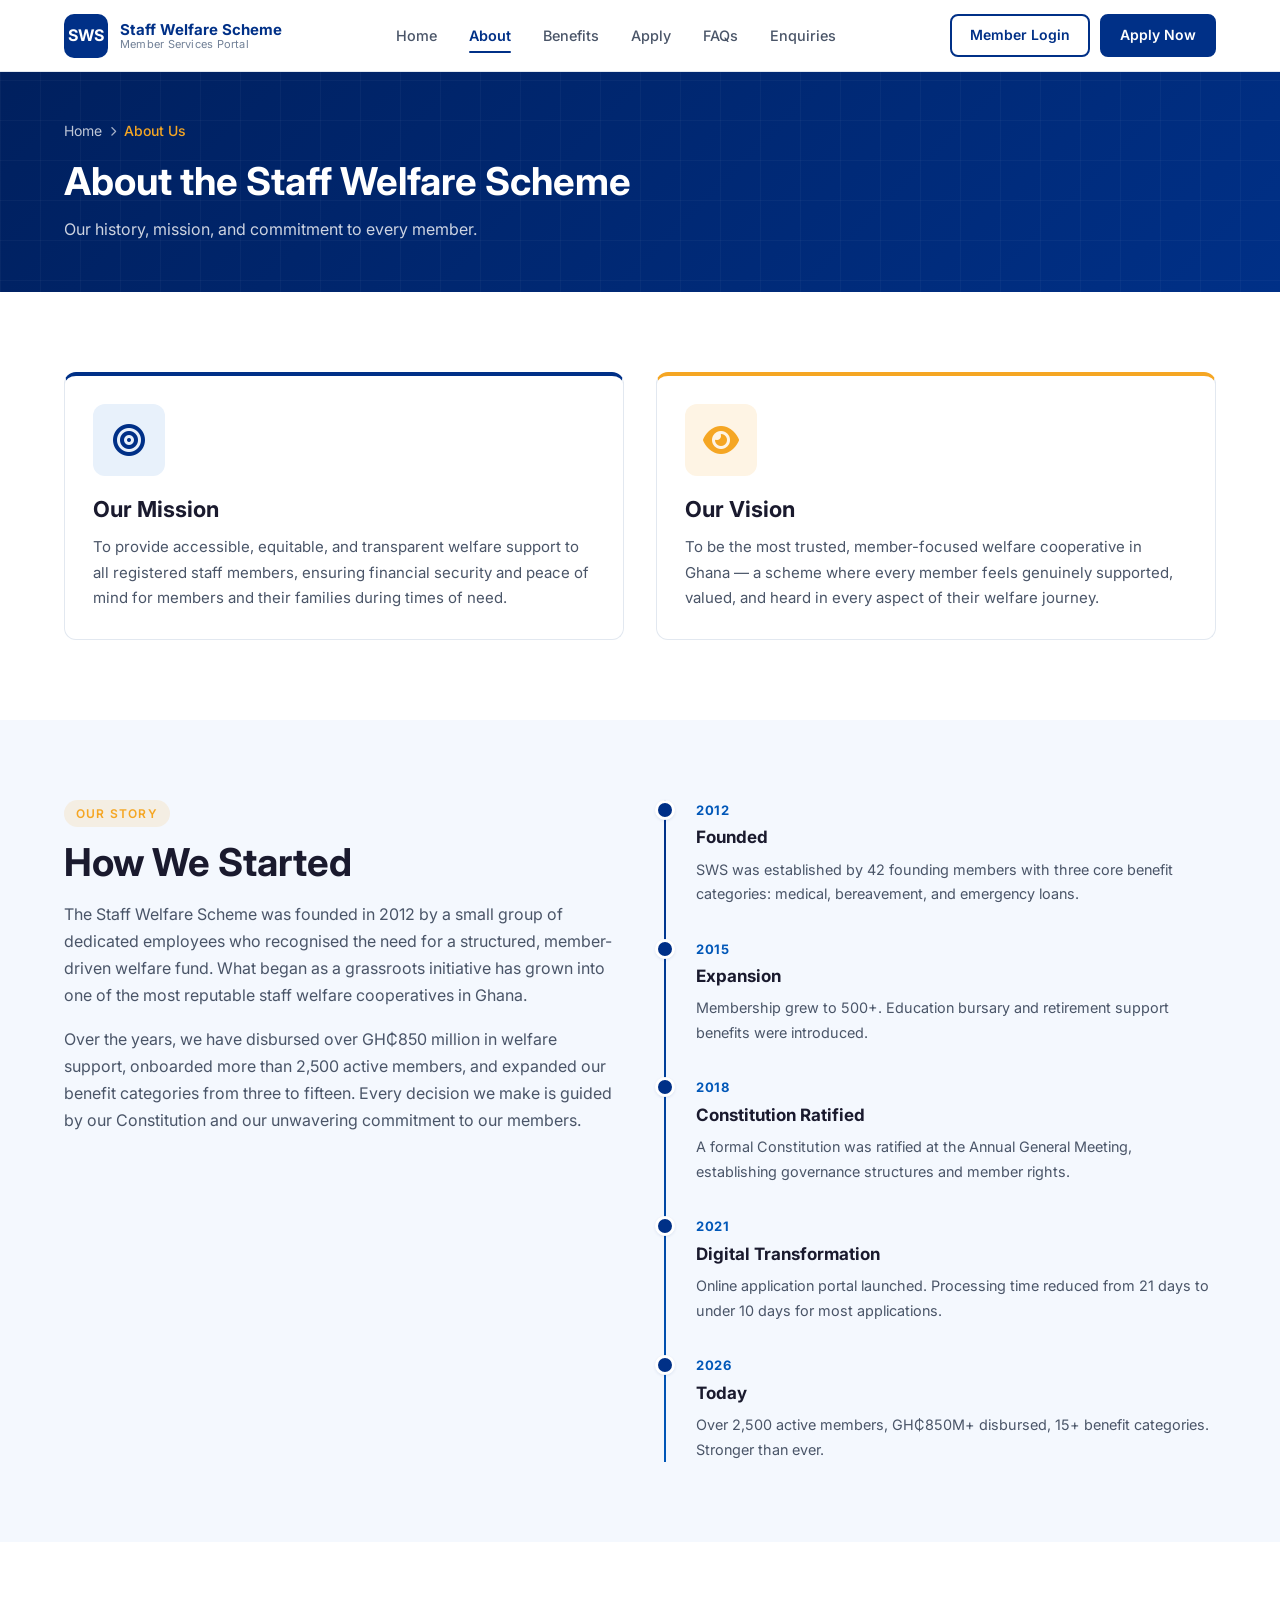
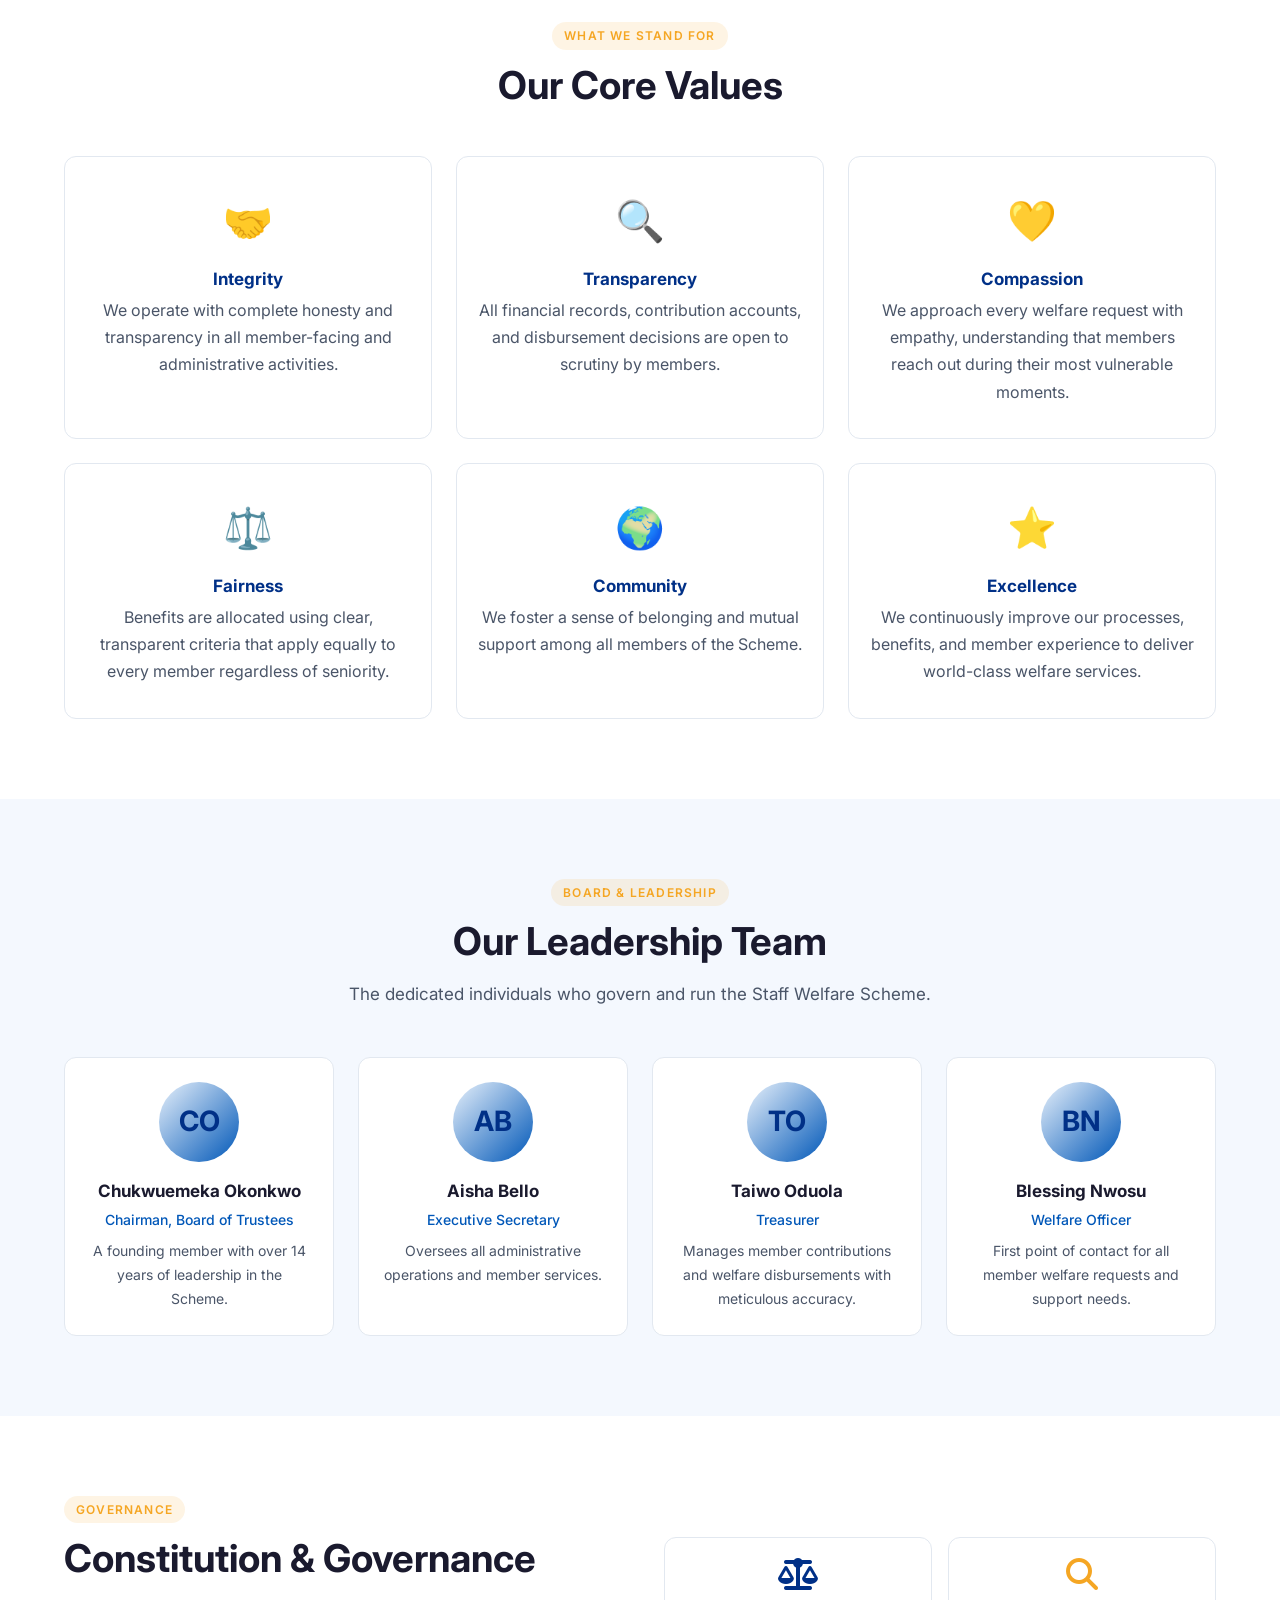
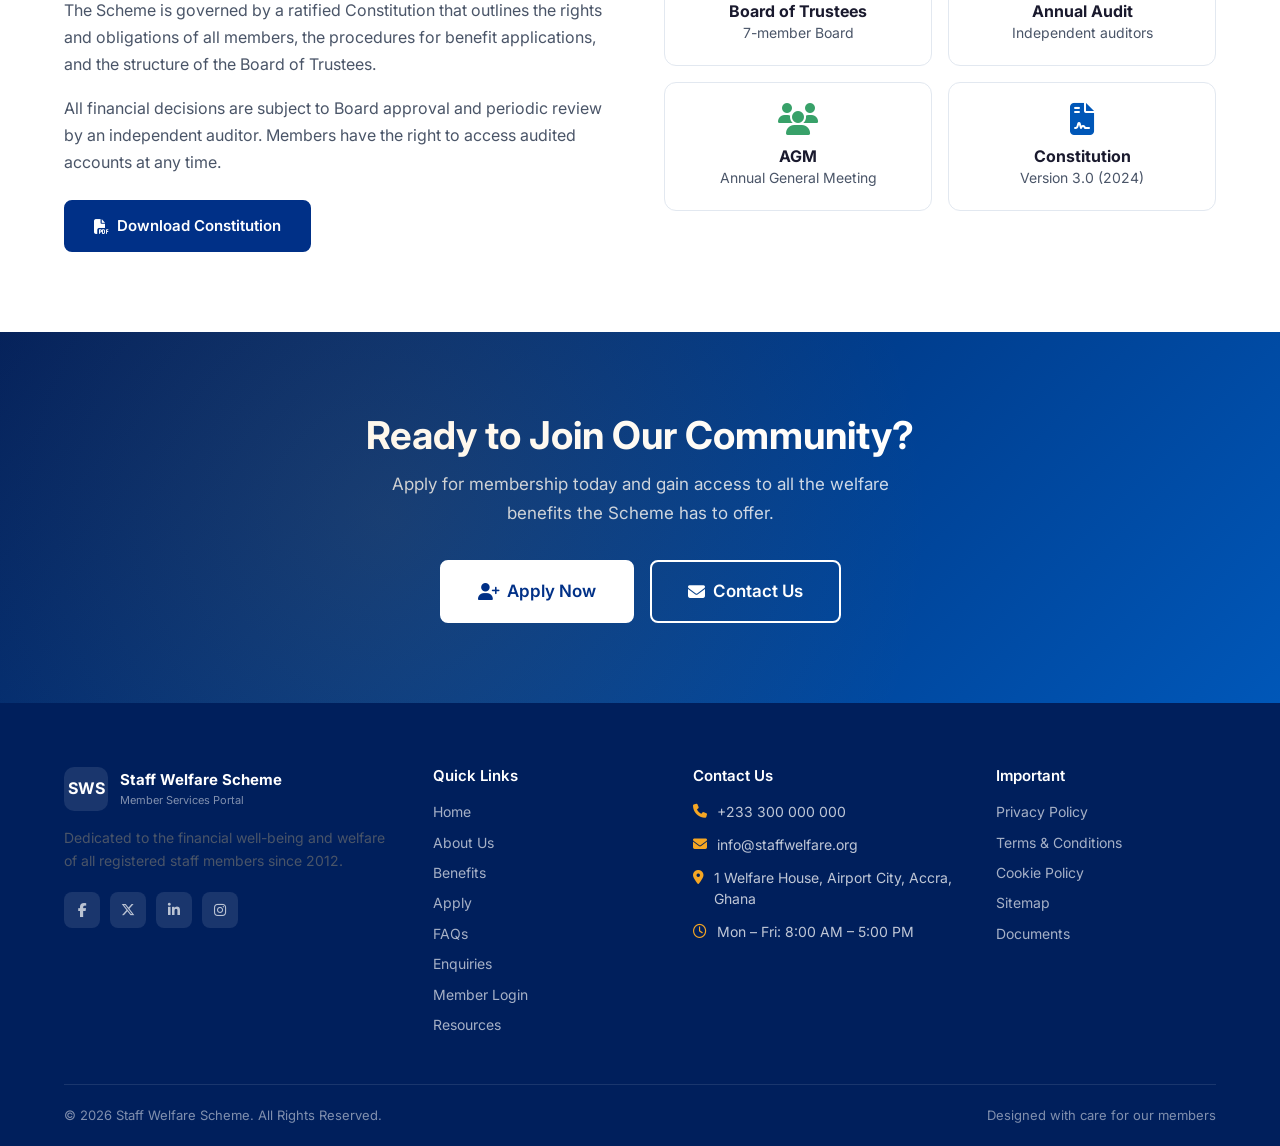
==== commit 28bdbe20: "Change currency from NGN to GHS (GH cedi), update location to Ghana/Accra, Ghana banks and affiliati" ====
--- a/about.html
+++ b/about.html
@@ -1,4 +1,4 @@
-<!DOCTYPE html>
+﻿<!DOCTYPE html>
 <html lang="en">
 <head>
   <meta charset="UTF-8"/>
@@ -60,7 +60,7 @@
       <div class="card reveal reveal-delay-1" style="border-top:4px solid var(--accent)">
         <div class="card-icon lg accent"><i class="fa-solid fa-eye"></i></div>
         <h3 style="font-size:1.375rem;margin-bottom:12px">Our Vision</h3>
-        <p>To be the most trusted, member-focused welfare cooperative in Nigeria — a scheme where every member feels genuinely supported, valued, and heard in every aspect of their welfare journey.</p>
+        <p>To be the most trusted, member-focused welfare cooperative in Ghana — a scheme where every member feels genuinely supported, valued, and heard in every aspect of their welfare journey.</p>
       </div>
     </div>
   </div>
@@ -73,8 +73,8 @@
       <div>
         <div class="section-label">Our Story</div>
         <h2 class="section-title" id="story-heading">How We Started</h2>
-        <p style="margin-bottom:16px">The Staff Welfare Scheme was founded in 2012 by a small group of dedicated employees who recognised the need for a structured, member-driven welfare fund. What began as a grassroots initiative has grown into one of the most reputable staff welfare cooperatives in Nigeria.</p>
-        <p>Over the years, we have disbursed over ₦850 million in welfare support, onboarded more than 2,500 active members, and expanded our benefit categories from three to fifteen. Every decision we make is guided by our Constitution and our unwavering commitment to our members.</p>
+        <p style="margin-bottom:16px">The Staff Welfare Scheme was founded in 2012 by a small group of dedicated employees who recognised the need for a structured, member-driven welfare fund. What began as a grassroots initiative has grown into one of the most reputable staff welfare cooperatives in Ghana.</p>
+        <p>Over the years, we have disbursed over GH₵850 million in welfare support, onboarded more than 2,500 active members, and expanded our benefit categories from three to fifteen. Every decision we make is guided by our Constitution and our unwavering commitment to our members.</p>
       </div>
       <div class="timeline reveal">
         <div class="timeline-item">
@@ -105,7 +105,7 @@
           <div class="timeline-dot"></div>
           <div class="timeline-year">2026</div>
           <div class="timeline-title">Today</div>
-          <p class="timeline-text">Over 2,500 active members, ₦850M+ disbursed, 15+ benefit categories. Stronger than ever.</p>
+          <p class="timeline-text">Over 2,500 active members, GH₵850M+ disbursed, 15+ benefit categories. Stronger than ever.</p>
         </div>
       </div>
     </div>
@@ -217,7 +217,7 @@
         </div>
       </div>
       <div class="footer-col"><h4>Quick Links</h4><div class="footer-links"><a href="index.html">Home</a><a href="about.html">About Us</a><a href="benefits.html">Benefits</a><a href="apply.html">Apply</a><a href="faq.html">FAQs</a><a href="enquiries.html">Enquiries</a><a href="login.html">Member Login</a><a href="resources.html">Resources</a></div></div>
-      <div class="footer-col"><h4>Contact Us</h4><div class="footer-contact"><div class="footer-contact-item"><i class="fa-solid fa-phone"></i><span>+234 800 000 0000</span></div><div class="footer-contact-item"><i class="fa-solid fa-envelope"></i><span>info@staffwelfare.org</span></div><div class="footer-contact-item"><i class="fa-solid fa-location-dot"></i><span>1 Welfare House, Victoria Island, Lagos, Nigeria</span></div><div class="footer-contact-item"><i class="fa-regular fa-clock"></i><span>Mon – Fri: 8:00 AM – 5:00 PM</span></div></div></div>
+      <div class="footer-col"><h4>Contact Us</h4><div class="footer-contact"><div class="footer-contact-item"><i class="fa-solid fa-phone"></i><span>+233 300 000 000</span></div><div class="footer-contact-item"><i class="fa-solid fa-envelope"></i><span>info@staffwelfare.org</span></div><div class="footer-contact-item"><i class="fa-solid fa-location-dot"></i><span>1 Welfare House, Airport City, Accra, Ghana</span></div><div class="footer-contact-item"><i class="fa-regular fa-clock"></i><span>Mon – Fri: 8:00 AM – 5:00 PM</span></div></div></div>
       <div class="footer-col"><h4>Important</h4><div class="footer-links"><a href="#">Privacy Policy</a><a href="#">Terms &amp; Conditions</a><a href="#">Cookie Policy</a><a href="#">Sitemap</a><a href="resources.html">Documents</a></div></div>
     </div>
     <div class="footer-bottom"><span>© 2026 Staff Welfare Scheme. All Rights Reserved.</span><span>Designed with care for our members</span></div>
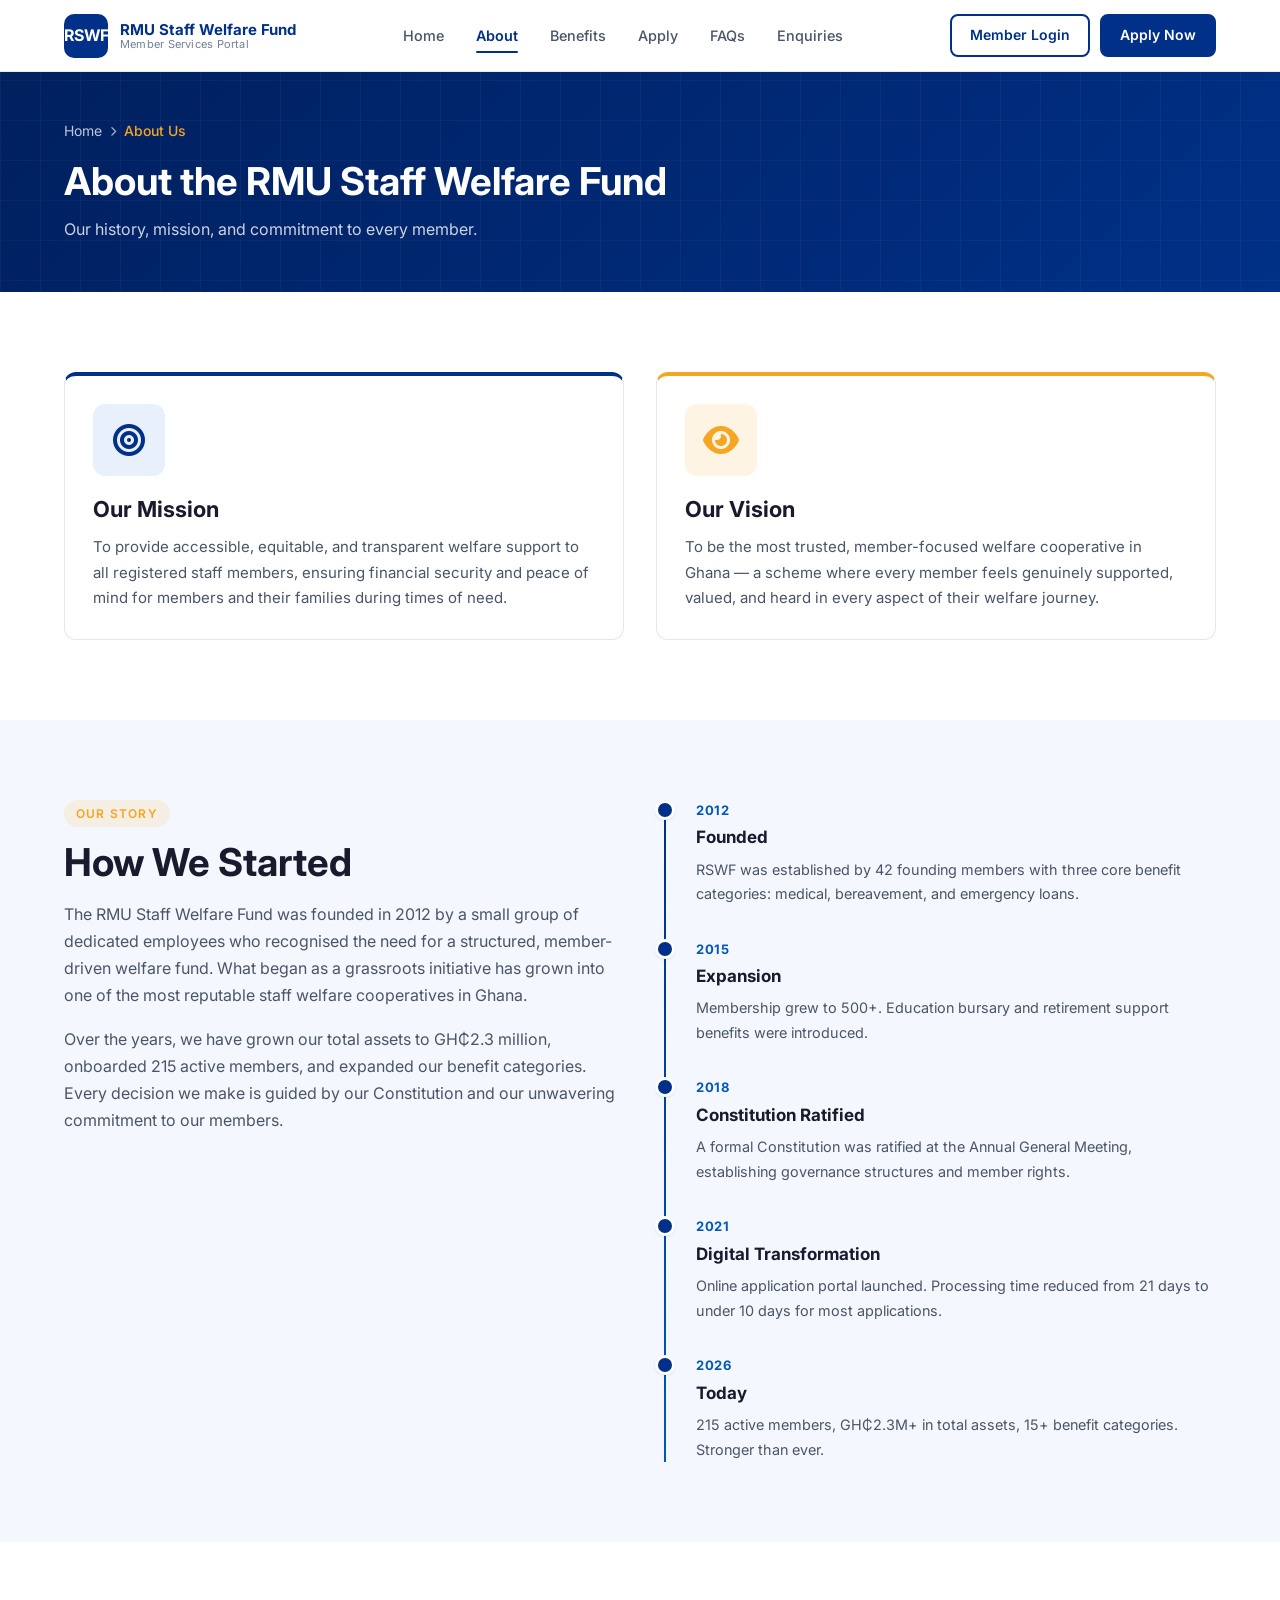
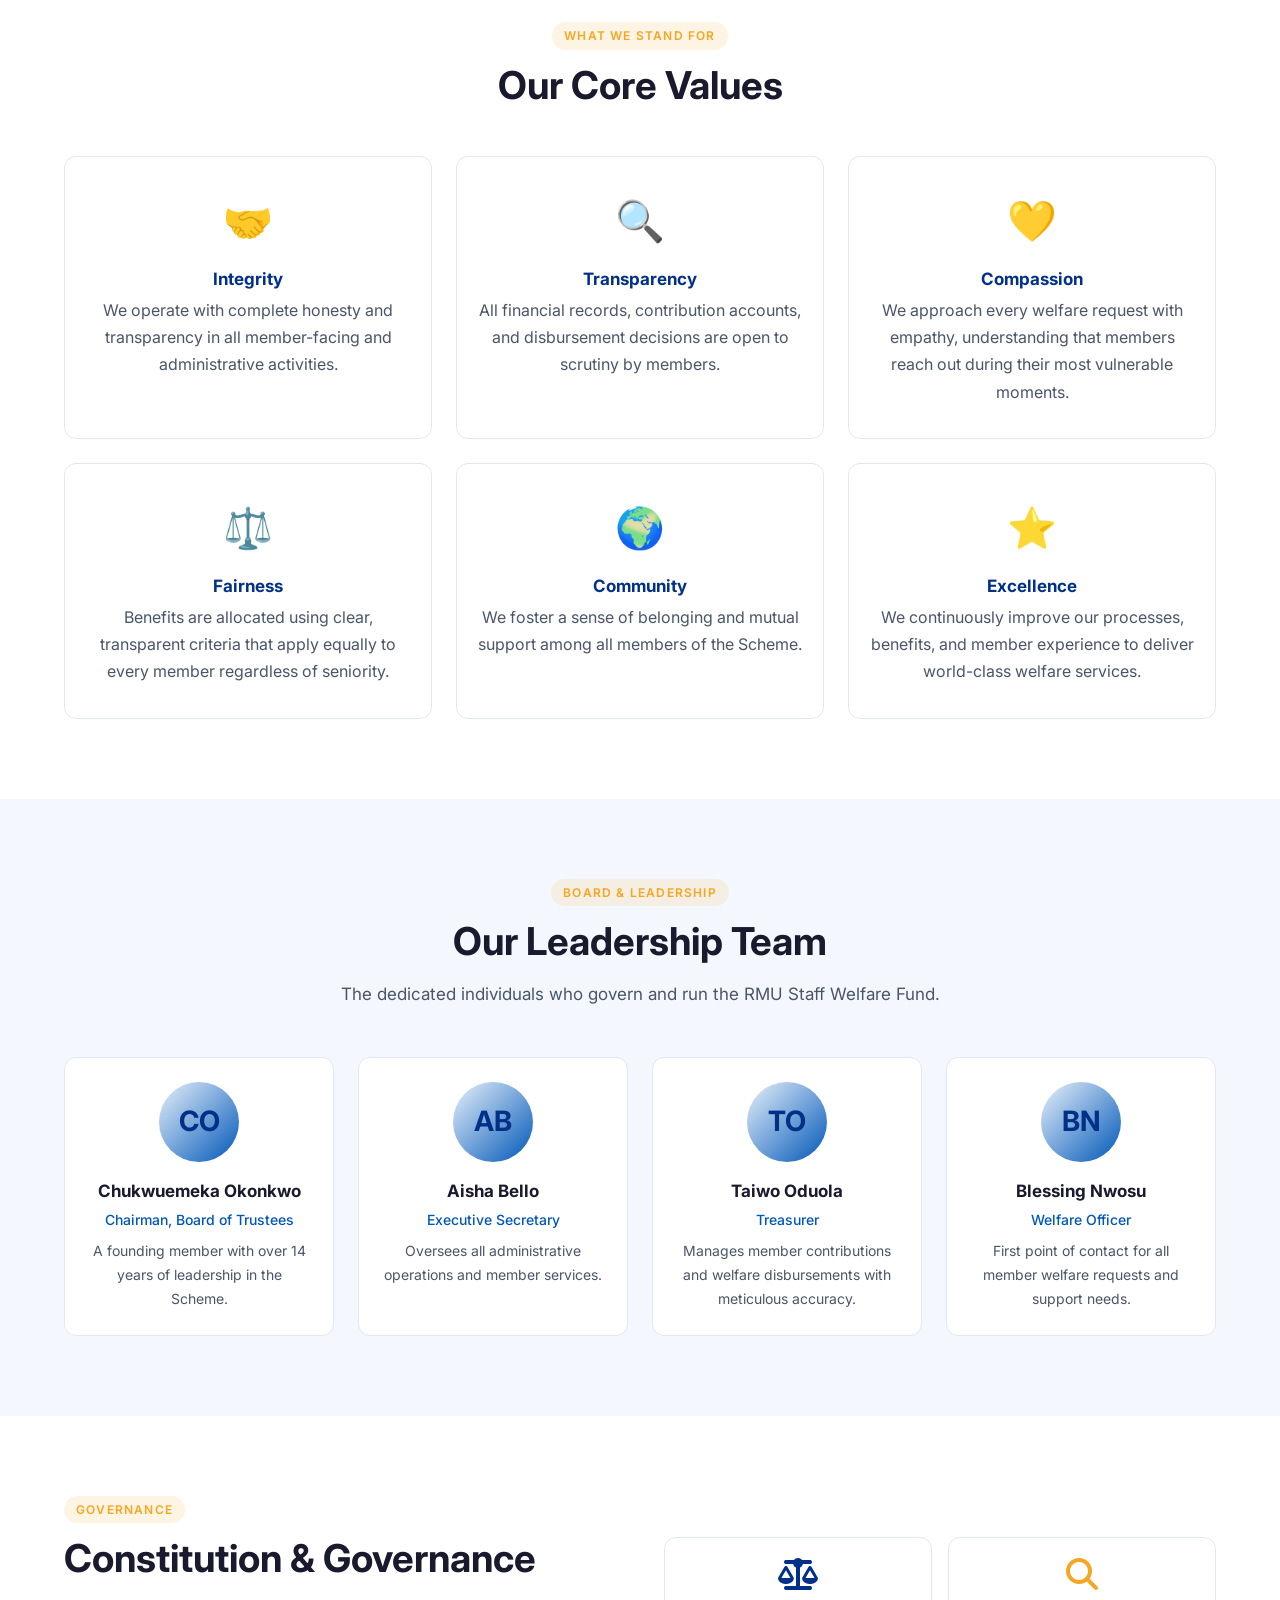
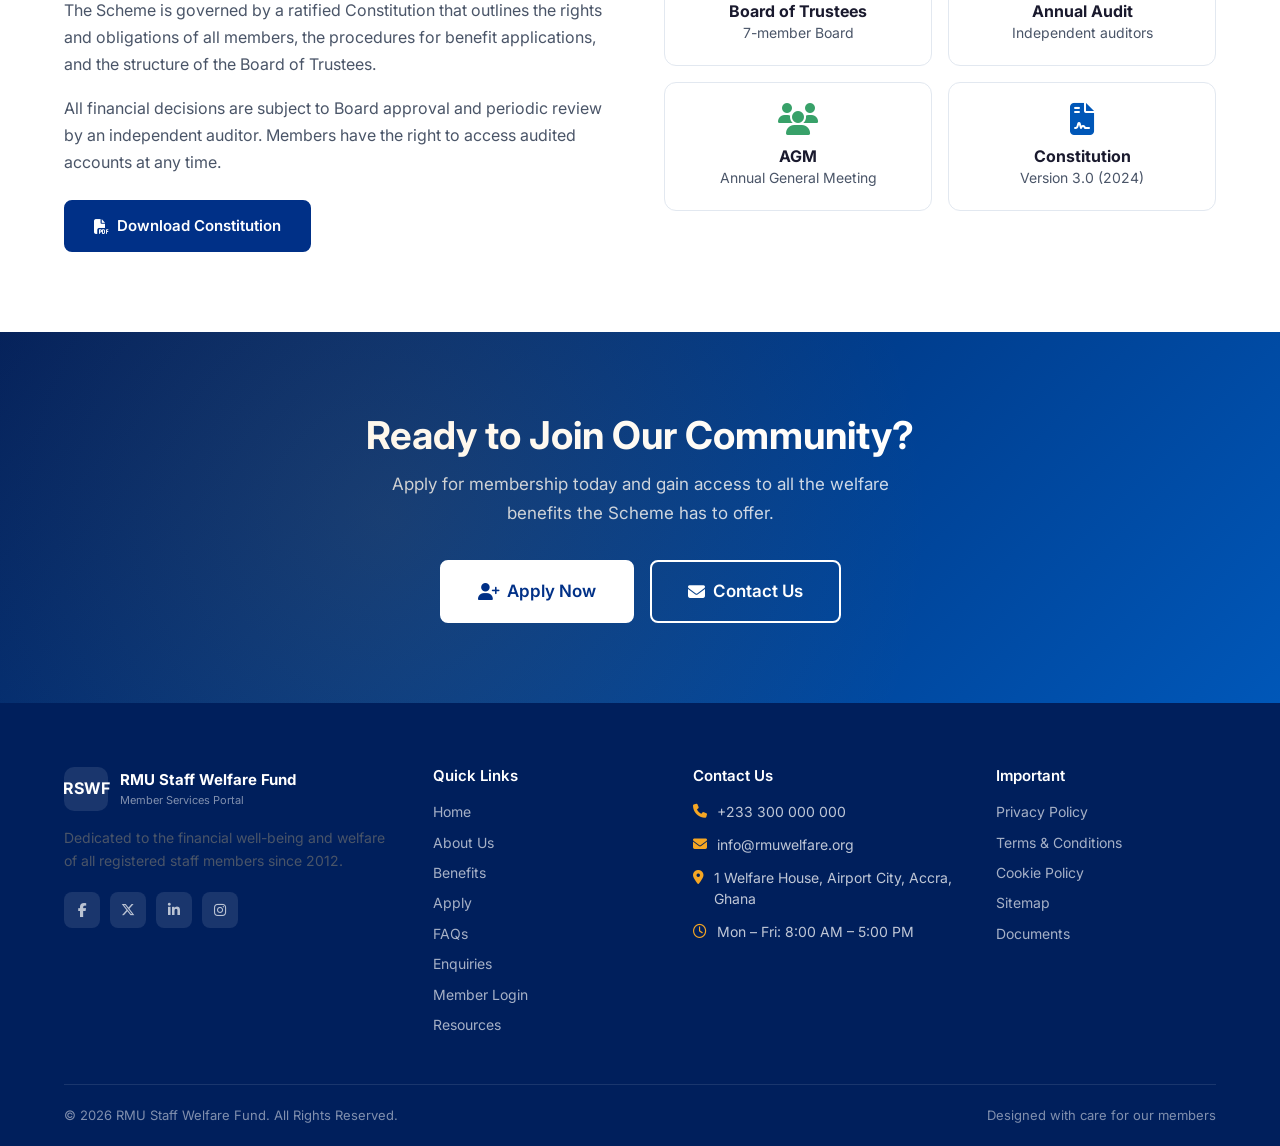
==== commit aefb9518: "Rebrand to RMU Staff Welfare Fund; update stats to 215 members / GH₵2.3M assets; replace contributio" ====
--- a/about.html
+++ b/about.html
@@ -3,8 +3,8 @@
 <head>
   <meta charset="UTF-8"/>
   <meta name="viewport" content="width=device-width, initial-scale=1.0"/>
-  <title>About Us – Staff Welfare Scheme</title>
-  <meta name="description" content="Learn about the Staff Welfare Scheme – our history, mission, values, and leadership team."/>
+  <title>About Us – RMU Staff Welfare Fund</title>
+  <meta name="description" content="Learn about the RMU Staff Welfare Fund – our history, mission, values, and leadership team."/>
   <link rel="icon" href="data:image/svg+xml,<svg xmlns='http://www.w3.org/2000/svg' viewBox='0 0 100 100'><rect width='100' height='100' rx='20' fill='%23003087'/><text y='.9em' font-size='70' x='14' fill='white' font-weight='700'>S</text></svg>"/>
   <link rel="stylesheet" href="https://cdnjs.cloudflare.com/ajax/libs/font-awesome/6.5.0/css/all.min.css"/>
   <link rel="stylesheet" href="css/main.css"/>
@@ -14,8 +14,8 @@
 <nav class="navbar" role="navigation" aria-label="Main navigation">
   <div class="container">
     <a href="index.html" class="nav-logo">
-      <div class="nav-logo-icon">SWS</div>
-      <div class="nav-logo-text"><span class="nav-logo-title">Staff Welfare Scheme</span><span class="nav-logo-sub">Member Services Portal</span></div>
+      <div class="nav-logo-icon">RSWF</div>
+      <div class="nav-logo-text"><span class="nav-logo-title">RMU Staff Welfare Fund</span><span class="nav-logo-sub">Member Services Portal</span></div>
     </a>
     <ul class="nav-links" role="list">
       <li><a href="index.html">Home</a></li>
@@ -42,7 +42,7 @@
         <i class="fa-solid fa-chevron-right" style="font-size:0.625rem"></i>
         <span>About Us</span>
       </nav>
-      <h1>About the Staff Welfare Scheme</h1>
+      <h1>About the RMU Staff Welfare Fund</h1>
       <p>Our history, mission, and commitment to every member.</p>
     </div>
   </div>
@@ -73,15 +73,15 @@
       <div>
         <div class="section-label">Our Story</div>
         <h2 class="section-title" id="story-heading">How We Started</h2>
-        <p style="margin-bottom:16px">The Staff Welfare Scheme was founded in 2012 by a small group of dedicated employees who recognised the need for a structured, member-driven welfare fund. What began as a grassroots initiative has grown into one of the most reputable staff welfare cooperatives in Ghana.</p>
-        <p>Over the years, we have disbursed over GH₵850 million in welfare support, onboarded more than 2,500 active members, and expanded our benefit categories from three to fifteen. Every decision we make is guided by our Constitution and our unwavering commitment to our members.</p>
+        <p style="margin-bottom:16px">The RMU Staff Welfare Fund was founded in 2012 by a small group of dedicated employees who recognised the need for a structured, member-driven welfare fund. What began as a grassroots initiative has grown into one of the most reputable staff welfare cooperatives in Ghana.</p>
+        <p>Over the years, we have grown our total assets to GH₵2.3 million, onboarded 215 active members, and expanded our benefit categories. Every decision we make is guided by our Constitution and our unwavering commitment to our members.</p>
       </div>
       <div class="timeline reveal">
         <div class="timeline-item">
           <div class="timeline-dot"></div>
           <div class="timeline-year">2012</div>
           <div class="timeline-title">Founded</div>
-          <p class="timeline-text">SWS was established by 42 founding members with three core benefit categories: medical, bereavement, and emergency loans.</p>
+          <p class="timeline-text">RSWF was established by 42 founding members with three core benefit categories: medical, bereavement, and emergency loans.</p>
         </div>
         <div class="timeline-item">
           <div class="timeline-dot"></div>
@@ -105,7 +105,7 @@
           <div class="timeline-dot"></div>
           <div class="timeline-year">2026</div>
           <div class="timeline-title">Today</div>
-          <p class="timeline-text">Over 2,500 active members, GH₵850M+ disbursed, 15+ benefit categories. Stronger than ever.</p>
+          <p class="timeline-text">215 active members, GH₵2.3M+ in total assets, 15+ benefit categories. Stronger than ever.</p>
         </div>
       </div>
     </div>
@@ -136,7 +136,7 @@
     <div class="section-header">
       <div class="section-label">Board & Leadership</div>
       <h2 class="section-title" id="leadership-heading">Our Leadership Team</h2>
-      <p class="section-subtitle">The dedicated individuals who govern and run the Staff Welfare Scheme.</p>
+      <p class="section-subtitle">The dedicated individuals who govern and run the RMU Staff Welfare Fund.</p>
     </div>
     <div class="grid grid-4 reveal">
       <div class="leader-card">
@@ -207,7 +207,7 @@
   <div class="container">
     <div class="footer-grid">
       <div>
-        <div class="footer-logo"><div class="footer-logo-icon">SWS</div><div><span class="footer-logo-title">Staff Welfare Scheme</span><span class="footer-logo-sub">Member Services Portal</span></div></div>
+        <div class="footer-logo"><div class="footer-logo-icon">RSWF</div><div><span class="footer-logo-title">RMU Staff Welfare Fund</span><span class="footer-logo-sub">Member Services Portal</span></div></div>
         <p class="footer-tagline">Dedicated to the financial well-being and welfare of all registered staff members since 2012.</p>
         <div class="footer-social">
           <a href="#" aria-label="Facebook"><i class="fa-brands fa-facebook-f"></i></a>
@@ -217,10 +217,10 @@
         </div>
       </div>
       <div class="footer-col"><h4>Quick Links</h4><div class="footer-links"><a href="index.html">Home</a><a href="about.html">About Us</a><a href="benefits.html">Benefits</a><a href="apply.html">Apply</a><a href="faq.html">FAQs</a><a href="enquiries.html">Enquiries</a><a href="login.html">Member Login</a><a href="resources.html">Resources</a></div></div>
-      <div class="footer-col"><h4>Contact Us</h4><div class="footer-contact"><div class="footer-contact-item"><i class="fa-solid fa-phone"></i><span>+233 300 000 000</span></div><div class="footer-contact-item"><i class="fa-solid fa-envelope"></i><span>info@staffwelfare.org</span></div><div class="footer-contact-item"><i class="fa-solid fa-location-dot"></i><span>1 Welfare House, Airport City, Accra, Ghana</span></div><div class="footer-contact-item"><i class="fa-regular fa-clock"></i><span>Mon – Fri: 8:00 AM – 5:00 PM</span></div></div></div>
+      <div class="footer-col"><h4>Contact Us</h4><div class="footer-contact"><div class="footer-contact-item"><i class="fa-solid fa-phone"></i><span>+233 300 000 000</span></div><div class="footer-contact-item"><i class="fa-solid fa-envelope"></i><span>info@rmuwelfare.org</span></div><div class="footer-contact-item"><i class="fa-solid fa-location-dot"></i><span>1 Welfare House, Airport City, Accra, Ghana</span></div><div class="footer-contact-item"><i class="fa-regular fa-clock"></i><span>Mon – Fri: 8:00 AM – 5:00 PM</span></div></div></div>
       <div class="footer-col"><h4>Important</h4><div class="footer-links"><a href="#">Privacy Policy</a><a href="#">Terms &amp; Conditions</a><a href="#">Cookie Policy</a><a href="#">Sitemap</a><a href="resources.html">Documents</a></div></div>
     </div>
-    <div class="footer-bottom"><span>© 2026 Staff Welfare Scheme. All Rights Reserved.</span><span>Designed with care for our members</span></div>
+    <div class="footer-bottom"><span>© 2026 RMU Staff Welfare Fund. All Rights Reserved.</span><span>Designed with care for our members</span></div>
   </div>
 </footer>
 <script src="js/main.js"></script>
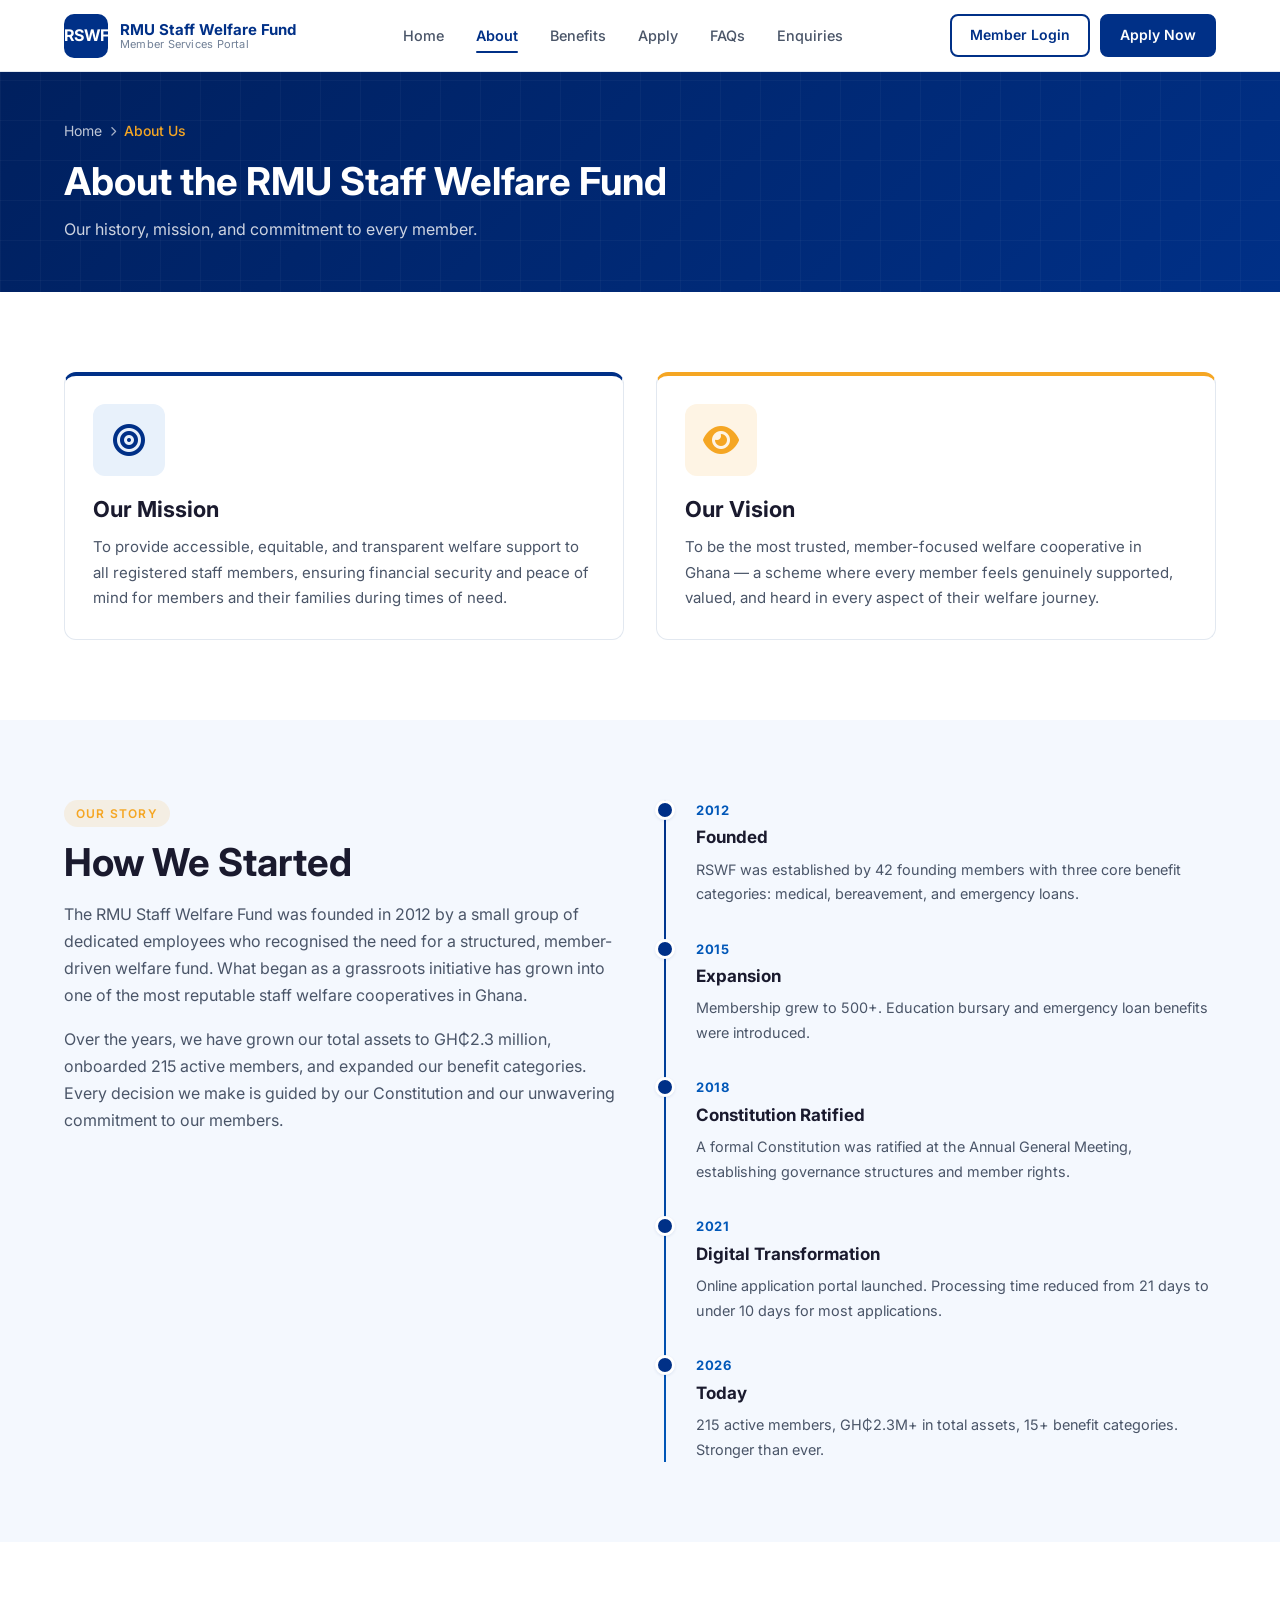
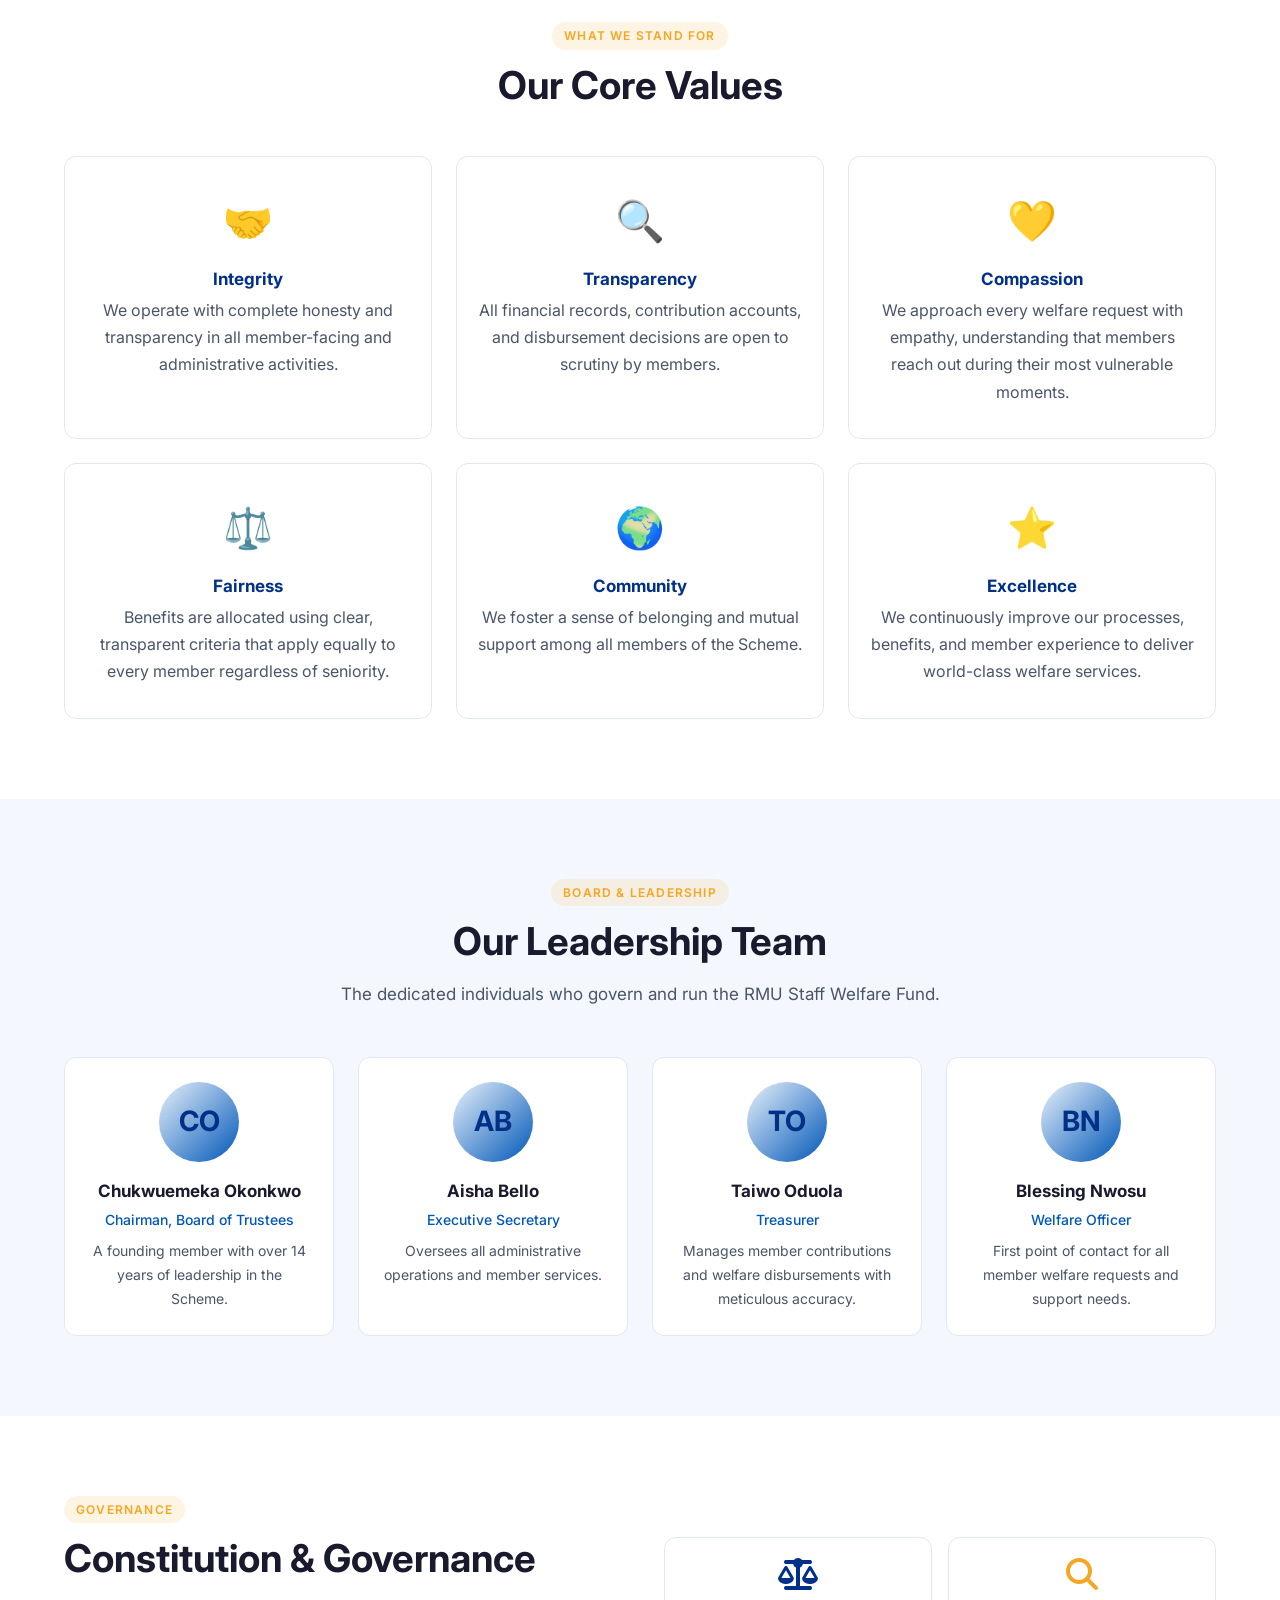
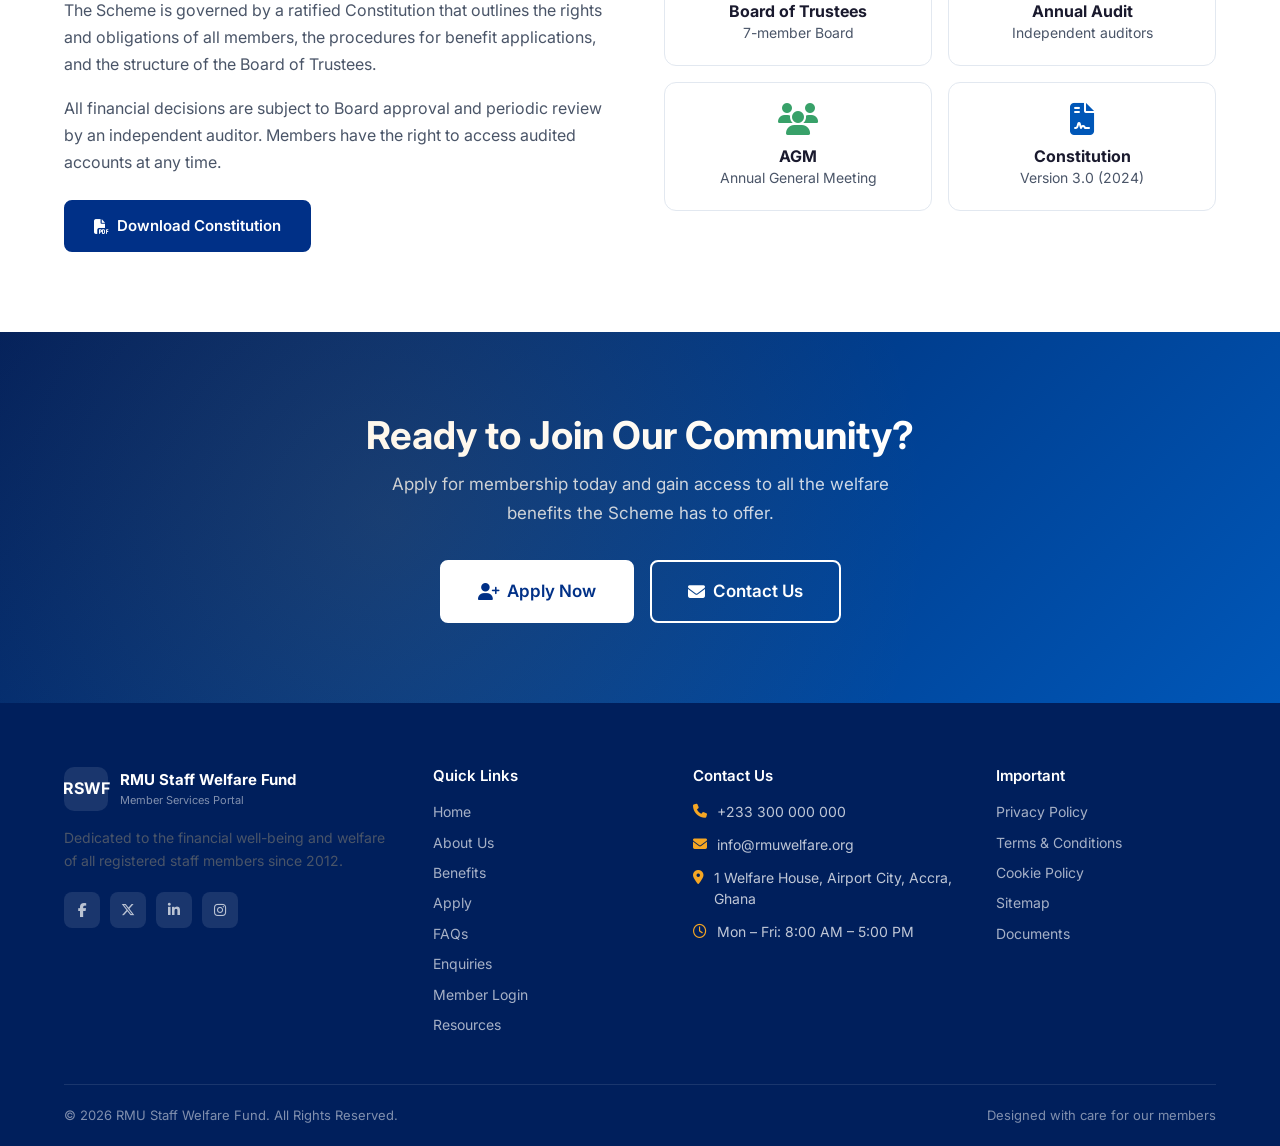
==== commit 105d7693: "Remove Disability Allowance and Retirement Support benefits across all pages" ====
--- a/about.html
+++ b/about.html
@@ -87,7 +87,7 @@
           <div class="timeline-dot"></div>
           <div class="timeline-year">2015</div>
           <div class="timeline-title">Expansion</div>
-          <p class="timeline-text">Membership grew to 500+. Education bursary and retirement support benefits were introduced.</p>
+          <p class="timeline-text">Membership grew to 500+. Education bursary and emergency loan benefits were introduced.</p>
         </div>
         <div class="timeline-item">
           <div class="timeline-dot"></div>
